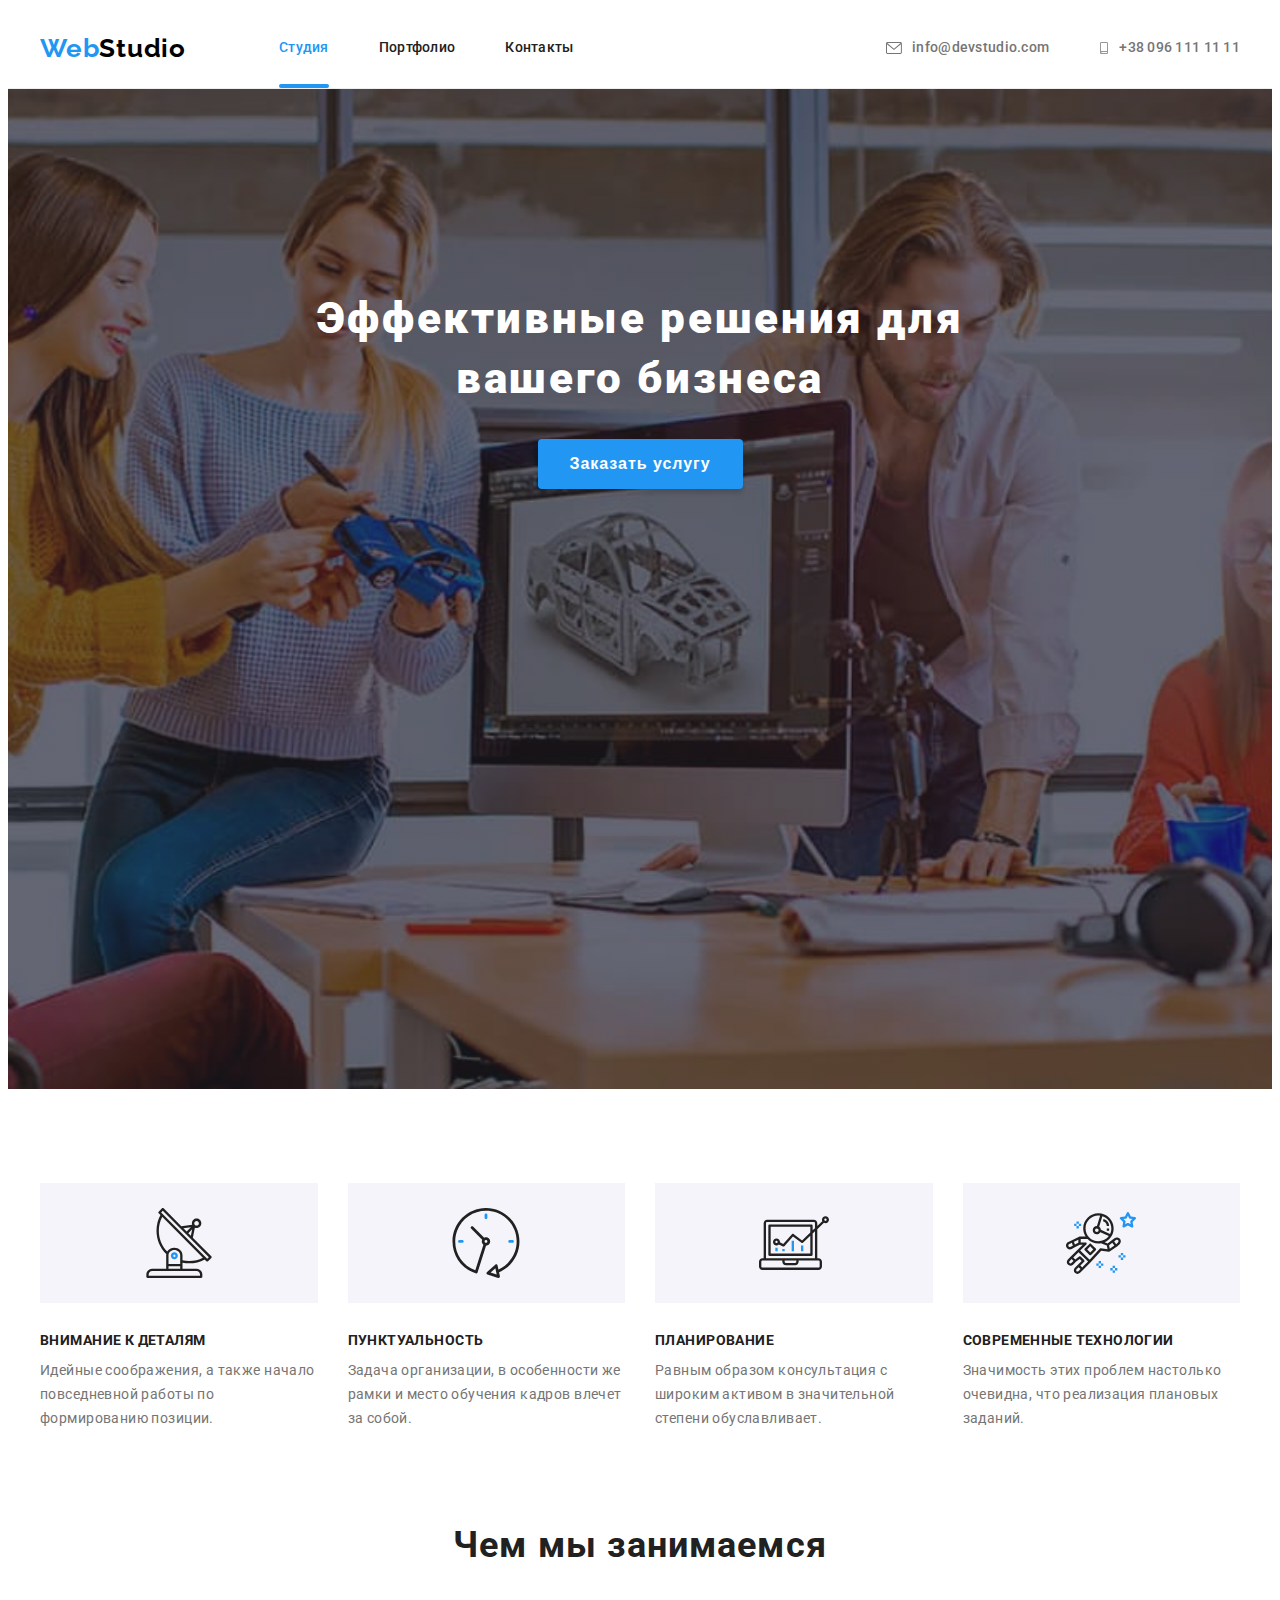
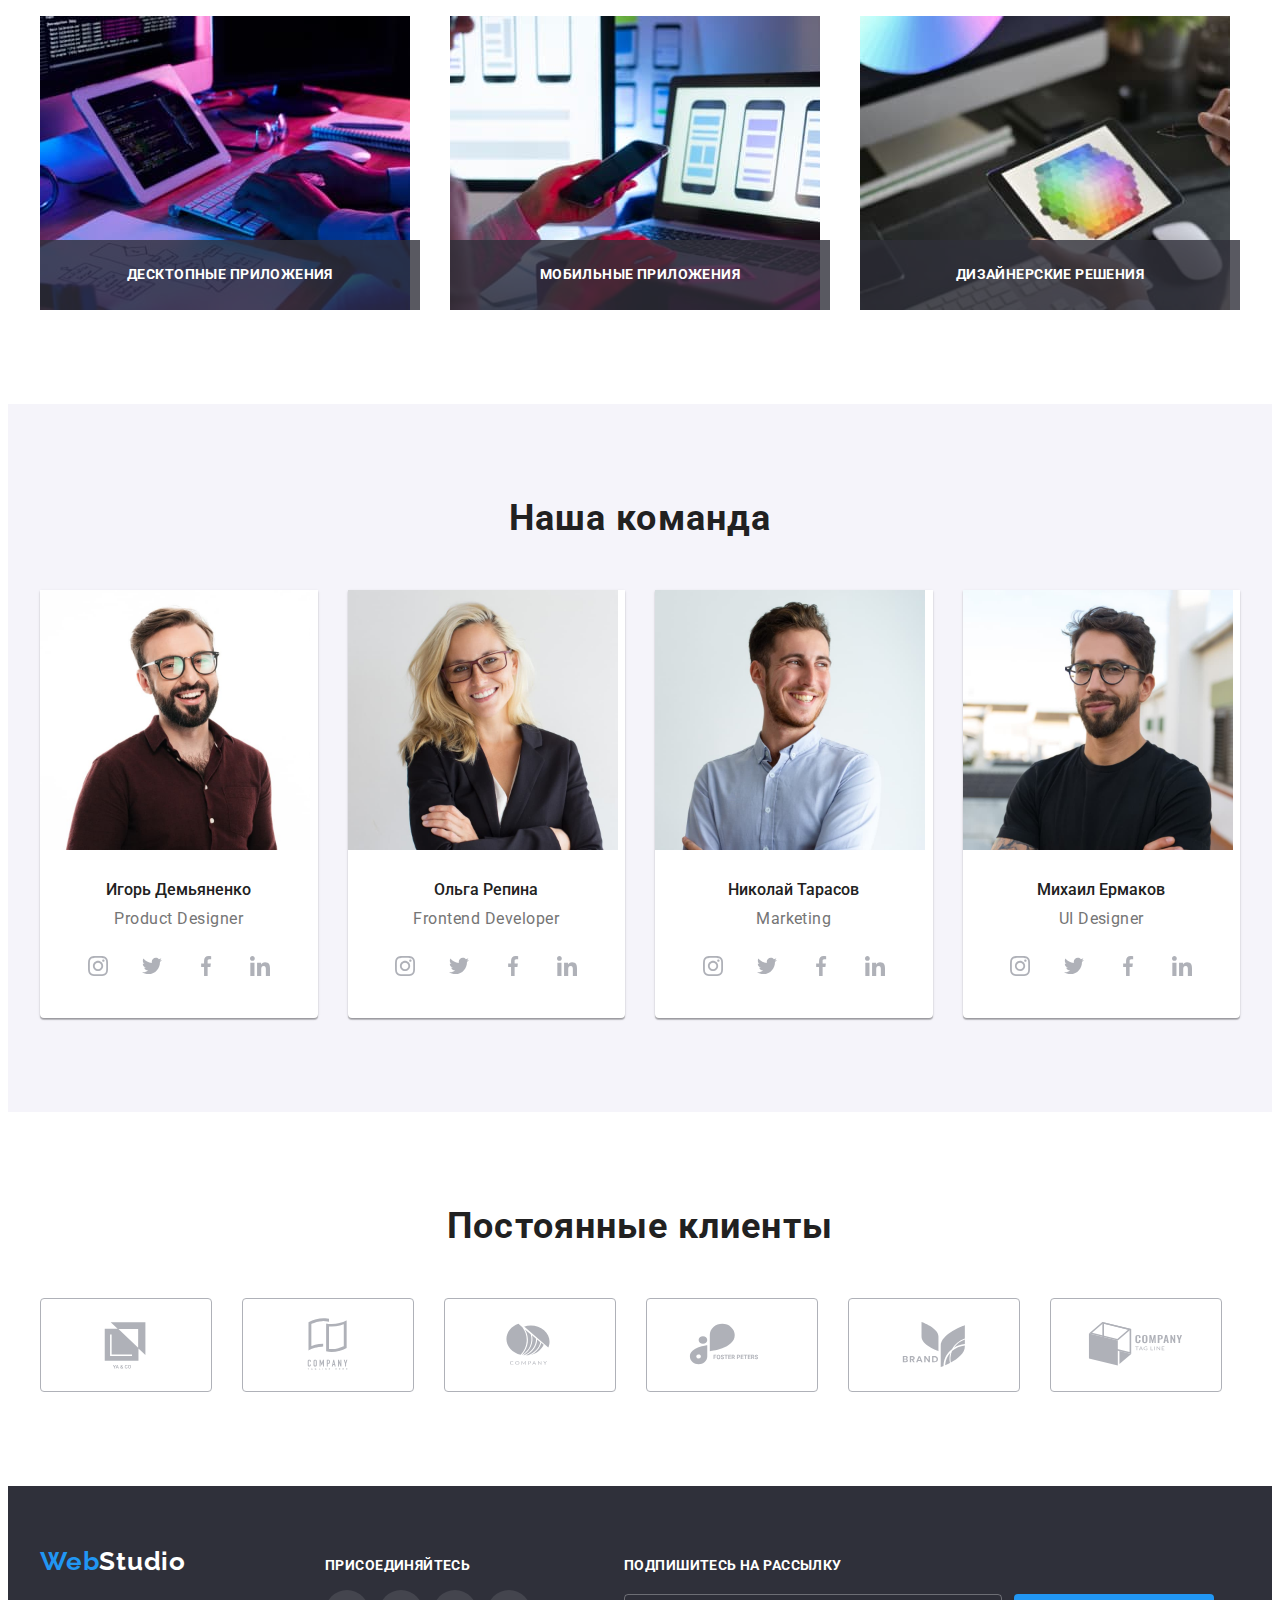
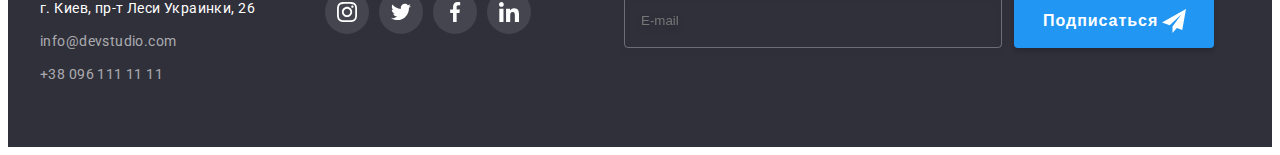
==== index.html @ cef25eaf "copied files from hw7" ====
<!DOCTYPE html>
<html lang="ru">

<head>
  <meta charset="UTF-8">
  <meta http-equiv="X-UA-Compatible" content="IE=edge">
  <meta name="viewport" content="width=device-width, initial-scale=1.0">
  <title>WebStudio</title>
  <link rel="preconnect" href="https://fonts.googleapis.com">
  <link rel="preconnect" href="https://fonts.gstatic.com" crossorigin>
  <link href="https://fonts.googleapis.com/css2?family=Raleway:wght@700&family=Roboto:wght@400;500;700;900&display=swap"
    rel="stylesheet">
  <link rel="stylesheet" href="https://cdnjs.cloudflare.com/ajax/libs/modern-normalize/1.1.0/modern-normalize.min.css"
    integrity="sha512-wpPYUAdjBVSE4KJnH1VR1HeZfpl1ub8YT/NKx4PuQ5NmX2tKuGu6U/JRp5y+Y8XG2tV+wKQpNHVUX03MfMFn9Q=="
    crossorigin="anonymous" referrerpolicy="no-referrer" />
  <link rel="stylesheet" href="./css/main.min.css">
</head>

<body>
  <!--Header-->
  <header>
    <div class="container page-header">
      <a class="logo" href="./index.html"><span class="logo__color">Web</span>Studio</a>
      <nav>
        <ul class="navigation">
          <li class="navigation__items"><a class="navigation__link navigation__link_active" href="./index.html">Студия</a></li>
          <li class="navigation__items"><a class="navigation__link" href="./portfolio.html">Портфолио</a></li>
          <li class="navigation__items"><a class="navigation__link" href="">Контакты</a></li>
        </ul>
      </nav>

      <ul class="contacts">
        <li class="contacts__item">
          <a class="contacts__link" href="mailto:info@devstudio.com">
          <svg class="contacts__icon-mail" width="16" height="12">
            <use href="./img/sprite.svg#icon-mail"></use>
          </svg>info@devstudio.com</a></li>
        <li class="contacts__item">
          <a class="contacts__link" href="tel:+380961111111">
          <svg class="contacts__icon-phone" width="10" height="12">
            <use href="./img/sprite.svg#icon-phone"></use>
          </svg>+38 096 111 11 11</a></li>
      </ul>
    </div>
  </header>

  

  <main>

    
    <!--Hero-->
    <section class="hero">
      <div class="container">
      <h1 class="title">Эффективные решения для вашего бизнеса</h1>
      <button class="modal-btn" data-modal-open type="button"><span class="button-name">Заказать услугу</span></button>
      </div>
    </section>
    
    <!--Наши преимущества-->
    <section class="benefits">
      <div class="container">
      <h2 class="visually-hidden">Наши преимущества</h2>
      <ul class="benefits-list">
        <li class="benefits-item">
          <div class="benefits-icon-thumb">
          <svg class="benefits-item-icon" width="70" height="70">
            <use href="./img/sprite.svg#icon-antenna"></use>
          </svg>
          </div>
          <h3 class="title">Внимание к деталям</h3>
          <p class="text">Идейные соображения, а также начало повседневной работы по формированию позиции.</p>

        </li>
        <li class="benefits-item">
          <div class="benefits-icon-thumb">
            <svg class="benefits-item-icon" width="70" height="70">
              <use href="./img/sprite.svg#icon-clock"></use>
            </svg>
          </div>
          <h3 class="title">Пунктуальность</h3>
          <p class="text">Задача организации, в особенности же рамки и место обучения кадров влечет за собой.</p>
        </li>
        <li class="benefits-item">
          <div class="benefits-icon-thumb">
            <svg class="benefits-item-icon" width="70" height="70">
              <use href="./img/sprite.svg#icon-diagram"></use>
            </svg>
          </div>
          <h3 class="title">Планирование</h3>
          <p class="text">Равным образом консультация с широким активом в значительной степени обуславливает.</p>
        </li>
        <li class="benefits-item">
          <div class="benefits-icon-thumb">
            <svg class="benefits-item-icon" width="70" height="70">
              <use href="./img/sprite.svg#icon-astronaut"></use>
            </svg>
          </div>
          <h3 class="title">Современные технологии</h3>
          <p class="text">Значимость этих проблем настолько очевидна, что реализация плановых заданий.</p>
        </li>

      </ul>

      </div>
    
    </section>
    
    <!--Чем мы занимаемся-->
    <section class="work">
      <div class="container">
      <h2 class="sections-title">Чем мы занимаемся</h2>
      <ul class="work-list">
        <li class="work-list-item">
          <div class="work-items-thumb">
            <img src="./img/box1.jpg" width="370" height="294" alt="Чем мы занимаемся 1">
            <p class="work-items-desc">Десктопные приложения</p></div>
          
        </li>
        <li class="work-list-item">
          <div class="work-items-thumb">
            <img src="./img/box2.jpg" width="370" height="294" alt="Чем мы занимаемся 2">
            <p class="work-items-desc">Мобильные приложения</p></div>
          
        </li>
        <li class="work-list-item">
          <div class="work-items-thumb">
            <img src="./img/box3.jpg" width="370" height="294" alt="Чем мы занимаемся 3"> 
            <p class="work-items-desc">Дизайнерские решения</p></div>
          
        </li>
    
      </ul>
      </div>
    </section>
    
    <!--Наша команда-->
    <section class="our-team">
      <div class="container">
      <h2 class="sections-title">Наша команда</h2>
      <ul class="our-team__list">
        <li class="our-team__item"><img src="./img/img.jpg" width="270" height="260"  alt="Сотрудник1">
          <div class="our-team__desc">
          <h3 class="our-team__person-title">Игорь Демьяненко</h3>
          <p class="our-team__person-text">Product Designer</p>
          <ul class="social-links">
            <li class="social-links__items"><a class="social-links__link" href="">
              <svg class="social-links__icon">
                <use href="./img/sprite.svg#icon-instagram"></use>
              </svg>
            </a></li>
            <li class="social-links__items"><a class="social-links__link" href="">
              <svg class="social-links__icon">
                <use href="./img/sprite.svg#icon-twitter"></use>
              </svg>
            </a></li>
            <li class="social-links__items"><a class="social-links__link" href="">
              <svg class="social-links__icon">
                <use href="./img/sprite.svg#icon-facebook"></use>
              </svg>
            </a></li>
            <li class="social-links__items"><a class="social-links__link" href="">
              <svg class="social-links__icon">
                <use href="./img/sprite.svg#icon-linkedin"></use>
              </svg>
            </a></li>
          </ul>
          </div>
        </li>
        <li class="our-team__item"><img src="./img/img1.jpg" width="270" height="260" alt="Сотрудник2">
          <div class="our-team__desc">
          <h3 class="our-team__person-title">Ольга Репина</h3>
          <p class="our-team__person-text">Frontend Developer</p>
          <ul class="social-links">
            <li class="social-links__items"><a class="social-links__link" href="">
                <svg class="social-links__icon">
                  <use href="./img/sprite.svg#icon-instagram"></use>
                </svg>
              </a></li>
            <li class="social-links__items"><a class="social-links__link" href="">
                <svg class="social-links__icon">
                  <use href="./img/sprite.svg#icon-twitter"></use>
                </svg>
              </a></li>
            <li class="social-links__items"><a class="social-links__link" href="">
                <svg class="social-links__icon">
                  <use href="./img/sprite.svg#icon-facebook"></use>
                </svg>
              </a></li>
            <li class="social-links__items"><a class="social-links__link" href="">
                <svg class="social-links__icon">
                  <use href="./img/sprite.svg#icon-linkedin"></use>
                </svg>
              </a></li>
          </ul>
          </div>
        </li>
        <li class="our-team__item"><img src="./img/img2.jpg" width="270" height="260" alt="Сотрудник3">
          <div class="our-team__desc">
          <h3 class="our-team__person-title">Николай Тарасов</h3>
          <p class="our-team__person-text">Marketing</p>
          <ul class="social-links">
            <li class="social-links__items"><a class="social-links__link" href="">
                <svg class="social-links__icon">
                  <use href="./img/sprite.svg#icon-instagram"></use>
                </svg>
              </a></li>
            <li class="social-links__items"><a class="social-links__link" href="">
                <svg class="social-links__icon">
                  <use href="./img/sprite.svg#icon-twitter"></use>
                </svg>
              </a></li>
            <li class="social-links__items"><a class="social-links__link" href="">
                <svg class="social-links__icon">
                  <use href="./img/sprite.svg#icon-facebook"></use>
                </svg>
              </a></li>
            <li class="social-links__items"><a class="social-links__link" href="">
                <svg class="social-links__icon">
                  <use href="./img/sprite.svg#icon-linkedin"></use>
                </svg>
              </a></li>
          </ul>
          </div>
        </li>
        <li class="our-team__item"><img src="./img/img3.jpg" width="270" height="260" alt="Сотрудник4">
          <div class="our-team__desc">
          <h3 class="our-team__person-title">Михаил Ермаков</h3>
          <p class="our-team__person-text">UI Designer</p>
          <ul class="social-links">
            <li class="social-links__items"><a class="social-links__link" href="">
                <svg class="social-links__icon">
                  <use href="./img/sprite.svg#icon-instagram"></use>
                </svg>
              </a></li>
            <li class="social-links__items"><a class="social-links__link" href="">
                <svg class="social-links__icon">
                  <use href="./img/sprite.svg#icon-twitter"></use>
                </svg>
              </a></li>
            <li class="social-links__items"><a class="social-links__link" href="">
                <svg class="social-links__icon">
                  <use href="./img/sprite.svg#icon-facebook"></use>
                </svg>
              </a></li>
            <li class="social-links__items"><a class="social-links__link" href="">
                <svg class="social-links__icon">
                  <use href="./img/sprite.svg#icon-linkedin"></use>
                </svg>
              </a></li>
          </ul>
          </div>
        </li>
    
      </ul>
      </div>
    </section>

    <!--Постоянные клиенты-->
    <section class="our-clients">
      <div class="container">
        <h2 class="sections-title">Постоянные клиенты</h2>
        <ul class="our-clients-list">
          <li class="our-clients-list-item">
            <a class="our-clients-links" href="">
              <svg class="our-clients-icon">
                <use href="./img/sprite.svg#icon-logo1"></use>
              </svg>
            </a></li>
          <li class="our-clients-list-item">
            <a class="our-clients-links" href="">
              <svg class="our-clients-icon">
                <use href="./img/sprite.svg#icon-logo2"></use>
              </svg>
            </a></li>
          <li class="our-clients-list-item">
            <a class="our-clients-links" href="">
              <svg class="our-clients-icon">
                <use href="./img/sprite.svg#icon-logo3"></use>
              </svg>
            </a></li>
          <li class="our-clients-list-item">
            <a class="our-clients-links" href="">
              <svg class="our-clients-icon">
                <use href="./img/sprite.svg#icon-logo4"></use>
              </svg>
            </a></li>
          <li class="our-clients-list-item">
            <a class="our-clients-links" href="">
              <svg class="our-clients-icon">
                <use href="./img/sprite.svg#icon-logo5"></use>
              </svg>
            </a></li>
          <li class="our-clients-list-item">
            <a class="our-clients-links" href="">
              <svg class="our-clients-icon">
                <use href="./img/sprite.svg#icon-logo6"></use>
              </svg>
            </a></li>
      
        </ul>
      </div>
    </section>

  </main>

    <!--Footer-->
  <footer>
    <div class="container footer">
      <div class="footer-info">
        <a class="logo logo-footer" href="./index.html"><span class="logo__color">Web</span>Studio</a>
          <address>
            <p class="footer-address"> г. Киев, пр-т Леси Украинки, 26 </p>
  
              <ul class="footer-address-list">
                <li><a class="footer-contacts" href="mailto:info@devstudio.com">info@devstudio.com</a></li>
                <li><a class="footer-contacts" href="tel:+380961111111">+38 096 111 11 11</a></li>
              </ul>
          </address>
      </div>

    <div class="connection">
      <h2 class="connection-title">Присоединяйтесь</h2>
      <ul class="social-links">
        <li class="social-links__items"><a class="social-links__link footer-links" href="">
            <svg class="social-links__icon footer-icon">
              <use href="./img/sprite.svg#icon-instagram"></use>
            </svg>
          </a></li>
        <li class="social-links__items"><a class="social-links__link footer-links" href="">
            <svg class="social-links__icon footer-icon">
              <use href="./img/sprite.svg#icon-twitter"></use>
            </svg>
          </a></li>
        <li class="social-links__items"><a class="social-links__link footer-links" href="">
            <svg class="social-links__icon footer-icon">
              <use href="./img/sprite.svg#icon-facebook"></use>
            </svg>
          </a></li>
        <li class="social-links__items"><a class="social-links__link footer-links" href="">
            <svg class="social-links__icon footer-icon">
              <use href="./img/sprite.svg#icon-linkedin"></use>
            </svg>
          </a></li>
      </ul>
    </div>

    <div class="subscribe">
      <p class="subscribe-title">Подпишитесь на рассылку</p>
      <div class="mail-area">
        <form class="mail-form">
          <input class="mail-form-input" type="text" name="mail-for-subscribe" placeholder="E-mail">
          <button class="modal-btn subscribe-form-batton" type="submit">
            <span class="subscribe-form-batton-text">Подписаться</span>
            <svg class="subscribe-icon" width="24" height="24">
              <use href="./img/sprite.svg#icon-send"></use>
            </svg>
          </button>
        </form>
        
        
      </div>


    </div>

    </div>


  </footer>

  
  <!--Modal window-->

  <div class="backdrop is-hidden" data-modal>
  <div class="modal-window">
    <button class="closed-button" data-modal-close type="button">
      <svg class="closed-btn-icon">
        <use href="./img/sprite.svg#icon-close"></use>
      </svg>
    </button>
    
    <form class="modal-form">
      <p class="modal-form-title">Оставьте свои данные, мы вам перезвоним</p>
      <div class="form-thumb">
        <label for="input-name" class="form-input-title">Имя</label>
        <div class="icon-thumb"> 
          <input class="form-input-area" type="text" name="form-name" id="input-name" required minlength="2" pattern="[a-zA-Zа-яёА-ЯЁ]+" title="Допустимы только буквенные значения!">
          <svg class="form-icon">
            <use href="./img/sprite.svg#icon-name"></use>
          </svg>
        </div>
      </div>
      <div class="form-thumb">
          <label for="input-tel" class="form-input-title">Телефон</label>
        <div class="icon-thumb">
          <input class="form-input-area" type="tel" name="form-tel" id="input-tel" required pattern="[0-9]{3}-[0-9]{3}-[0-9]{2}-[0-9]{2}" title="099-999-99-99">
          <svg class="form-icon">
            <use href="./img/sprite.svg#icon-tel"></use>
          </svg>
        </div>
      </div>
      <div class="form-thumb">
          <label for="input-mail" class="form-input-title">Почта</label>
        <div class="icon-thumb">
          <input class="form-input-area" type="email" name="form-email" id="input-mail">
          <svg class="form-icon">
            <use href="./img/sprite.svg#icon-mail"></use>
          </svg>
        </div>
      </div>
        
      <label for="input-comment" class="form-input-title">Комментарий</label>
        <textarea class="form-input-comment-area" name="form-comment" id="input-comment" placeholder="Введите текст"></textarea>
      
      <div class="checkbox-thumb">
        
        
        <label class="checkbox-item" for="accept-policy">
          <input type="checkbox" name="accept-policy" id="accept-policy" class="form-chekbox visually-hidden">
          <span class="checkbox-icon-thumb">
            <svg class="checkbox-icon" width="11" height="8">
              <use href="./img/sprite.svg#icon-cheked"></use>
            </svg>
          </span>
          <span class="checkbox-text">Соглашаюсь с рассылкой и принимаю &nbsp;<a href="" class="policy-link">Условия договора</a></span>
        </label>
      </div>
        <button class="form-button" type="submit"><span class="btn-text">Отправить</span></button>


    </form>
  </div>
  </div>
<script src="./js/modal.js"></script>
</body>

</html>
---- css/main.min.css ----
:root{--primary-text-color: #212121;--secondary-text-color: #757575;--accent-text-color: #2196f3;--white-text-color: #ffffff;--cards-shadow-color: #eeeeee;--primeary-text-family: 'Roboto', sans-serif}.visually-hidden{position:absolute;width:1px;height:1px;margin:-1px;border:0;padding:0;white-space:nowrap;clip-path:inset(100%);clip:rect(0 0 0 0);overflow:hidden}h1,h2,h3,h4,h5,h6,p{margin:0;padding:0}img{display:block}body{font-family:var(--primeary-text-family);color:var(--primary-text-color)}ul,ol{list-style:none;padding:0;margin:0}.container{width:1200px;padding-left:15px;padding-right:15px;margin-right:auto;margin-left:auto}.sections-title{font-style:normal;font-weight:700;font-size:36px;line-height:1.16;text-align:center;letter-spacing:0.03em;margin-bottom:50px}.backdrop{position:fixed;top:0;left:0;width:100vw;height:100vh;background-color:rgba(0,0,0,0.2);opacity:1;visibility:visible;pointer-events:auto;transform:translateX(0%);transition:opacity 250ms linear, visibility 500ms linear, transform 500ms linear}.backdrop.is-hidden{opacity:0;visibility:hidden;pointer-events:none;transform:translateX(-100%);transition:opacity 250ms linear, visibility 500ms linear, transform 500ms linear}.modal-window{position:absolute;width:528px;height:581px;background-color:var(--white-text-color);top:50%;left:50%;transform:translate(-50%, -50%);box-shadow:0px 1px 3px rgba(0,0,0,0.12),0px 1px 1px rgba(0,0,0,0.14),0px 2px 1px rgba(0,0,0,0.2);border-radius:4px}.closed-button{position:absolute;display:flex;justify-content:center;align-items:center;background-color:transparent;top:8px;right:8px;width:30px;height:30px;padding:6px;border:1px solid rgba(0,0,0,0.1);border-radius:50%;cursor:pointer}.closed-btn-icon{width:11px;height:11px}.closed-button:hover .closed-btn-icon{fill:var(--accent-text-color)}.modal-form{display:flex;flex-direction:column;padding:40px}.modal-form-title{margin-bottom:12px;font-weight:700;font-size:20px;line-height:1.15;text-align:center;letter-spacing:0.03em}.form-input-title{margin-bottom:4px;font-weight:400;font-size:12px;line-height:1.16;letter-spacing:0.01em;color:var(--secondary-text-color)}.form-input-area{width:100%;height:40px;border:1px solid rgba(33,33,33,0.2);border-radius:4px;padding-left:42px}.form-input-area:focus{border:1px solid var(--accent-text-color);outline:none}.form-input-comment-area{width:100%;height:120px;resize:none;border:1px solid rgba(33,33,33,0.2);border-radius:4px;margin-bottom:20px}.form-input-comment-area:focus{border:1px solid var(--accent-text-color);outline:none}.form-input-comment-area::placeholder{font-weight:400;font-size:12px;line-height:1.17px;letter-spacing:0.01em;color:rgba(117,117,117,0.5);padding-top:12px;padding-left:16px}.icon-thumb{position:relative}.form-thumb{margin-bottom:10px}.form-icon{position:absolute;width:18px;height:18px;top:50%;left:12px;transform:translateY(-50%)}.form-input-area:focus+.form-icon{fill:var(--accent-text-color)}.checkbox-text{font-weight:400;font-size:14px;line-height:1.71;letter-spacing:0.03em;color:var(--secondary-text-color)}.policy-link{color:var(--accent-text-color)}.checkbox-item{display:flex;align-items:center}.checkbox-thumb{display:flex;justify-content:center}.checkbox-icon-thumb{position:relative;width:16px;height:15px;margin-right:7px;border-radius:2px;border:2px solid #000000;box-shadow:0px 4px 4px rgba(0,0,0,0.25)}.form-chekbox:checked+.checkbox-icon-thumb{background-color:var(--accent-text-color);border:1px solid var(--accent-text-color);box-shadow:none}.form-chekbox:focus+.checkbox-icon-thumb{border:2px solid var(--accent-text-color)}.checkbox-icon{position:absolute;top:50%;left:50%;transform:translate(-50%, -50%)}.form-button{align-self:center;border:0;margin:0;padding:10px 55px;background-color:var(--accent-text-color);min-width:200px;min-height:50px;border-radius:4px;box-shadow:0px 4px 4px rgba(0,0,0,0.15);cursor:pointer;margin-top:30px}.btn-text{font-weight:700;font-size:16px;line-height:1.87;text-align:center;letter-spacing:0.06em;color:var(--white-text-color)}.modal-btn{border:0;margin:0;padding:10px 32px;background-color:var(--accent-text-color);min-width:200px;min-height:50px;border-radius:4px;box-shadow:0px 4px 4px rgba(0,0,0,0.15);cursor:pointer;font-weight:700;font-size:16px;line-height:1.87;letter-spacing:0.06em;color:var(--white-text-color)}.social-links__link{display:flex;width:44px;height:44px;border-radius:50%;background-color:transparent;justify-content:center;align-items:center;transition:background-color 250ms cubic-bezier(0.4, 0, 0.2, 1)}.social-links__link:hover{background-color:var(--accent-text-color)}.social-links__items:not(:last-child){margin-right:10px}.social-links{display:flex;justify-content:center;margin-top:16px}.social-links__icon{width:20px;height:20px;fill:#afb1b8;transition:fill 250ms cubic-bezier(0.4, 0, 0.2, 1)}.social-links__link:hover .social-links__icon{fill:var(--white-text-color)}.logo{font-family:Raleway;font-style:normal;font-weight:700;font-size:26px;line-height:1.19;letter-spacing:0.03em;color:#000000;text-decoration:none}.logo__color{color:var(--accent-text-color)}header{border-bottom:1px solid var(--cards-shadow-color)}.page-header{display:flex;align-items:center}.navigation{display:flex;margin-left:93px}.navigation__link{position:relative;color:var(--primary-text-color);font-style:normal;font-weight:500;font-size:14px;line-height:1.14;letter-spacing:0.02em;text-decoration:none;display:block;padding-top:32px;padding-bottom:32px;transition:color 250ms cubic-bezier(0.4, 0, 0.2, 1)}.navigation__link:hover{color:var(--accent-text-color)}.navigation__link:focus{color:var(--accent-text-color)}.navigation__link .active{color:var(--accent-text-color)}.navigation__items:not(:last-child){margin-right:50px}.navigation__link_active{color:var(--accent-text-color)}.navigation__link_active::after{position:absolute;content:'';display:block;width:100%;height:4px;background-color:var(--accent-text-color);border-radius:2px;bottom:0;left:0}.contacts{display:flex;margin-left:auto}.contacts__link{display:flex;align-items:center;color:var(--secondary-text-color);font-style:normal;font-weight:500;font-size:14px;line-height:1.14;letter-spacing:0.02em;text-decoration:none;padding-top:32px;padding-bottom:32px;transition:color 250ms cubic-bezier(0.4, 0, 0.2, 1)}.contacts__link:hover,.contacts__link:focus{color:var(--accent-text-color)}.contacts__item:not(:last-child){margin-right:50px}.contacts__item:focus{color:var(--accent-text-color)}.contacts__icon-mail{fill:currentColor;margin-right:10px;transition:fill 250ms cubic-bezier(0.4, 0, 0.2, 1)}.contacts__icon-mail:hover{fill:var(--accent-text-color)}.contacts__icon-mail:focus{fill:var(--accent-text-color)}.contacts__icon-phone{fill:currentColor;margin-right:10px;transition:fill 250ms cubic-bezier(0.4, 0, 0.2, 1)}.contacts__icon-phone:hover{fill:var(--accent-text-color)}.contacts__icon-phone:focus{fill:var(--accent-text-color)}.hero{background-image:linear-gradient(rgba(47,48,58,0.4), rgba(47,48,58,0.4)),url("../img/hero/hero-bg.jpg");background-color:#c4c4c4;max-width:1600px;min-height:600px;margin-left:auto;margin-right:auto;background-repeat:no-repeat;background-position:center;background-size:cover;text-align:center;padding-top:200px;padding-bottom:200px}.hero .title{font-style:normal;font-weight:900;font-size:44px;line-height:1.36;text-align:center;letter-spacing:0.06em;color:var(--white-text-color);max-width:696px;margin-right:auto;margin-left:auto;margin-bottom:30px}.benefits{padding-top:94px;padding-bottom:94px}.benefits-icon-thumb{display:flex;justify-content:center;align-items:center;background-color:#f5f4fa;min-height:120px;margin-bottom:30px}.benefits-list{display:flex;flex-wrap:wrap;margin-top:-30px;margin-left:-30px}.benefits-item{margin-top:30px;margin-left:30px;width:calc((100% - 120px) / 4)}.benefits .title{font-style:normal;font-weight:700;font-size:14px;line-height:1.14;letter-spacing:0.03em;text-transform:uppercase;margin-bottom:10px}.benefits .text{color:var(--secondary-text-color);font-size:14px;line-height:1.71;letter-spacing:0.03em}.work{padding-bottom:94px}.work-list{display:flex;flex-wrap:wrap;margin-top:-30px;margin-left:-30px}.work-list-item{margin-top:30px;margin-left:30px;width:calc((100% - 90px) / 3)}.work-items-thumb{position:relative}.work-items-desc{position:absolute;left:0;bottom:0;display:flex;justify-content:center;align-items:center;font-weight:700;font-size:14px;line-height:1.14;letter-spacing:0.03em;text-transform:uppercase;color:var(--white-text-color);min-height:70px;width:100%;background-color:rgba(47,48,58,0.8)}.our-team{padding-top:94px;padding-bottom:94px;background-color:#f5f4fa}.our-team .our-team__person-title{font-style:normal;font-weight:500;font-size:16px;line-height:1.19;text-align:center;margin-bottom:10px}.our-team .our-team__person-text{color:var(--secondary-text-color);font-size:16px;line-height:1.19;letter-spacing:0.03em;text-align:center}.our-team__list{display:flex;flex-wrap:wrap;margin-top:-30px;margin-left:-30px}.our-team__item{margin-top:30px;margin-left:30px;width:calc((100% - 120px) / 4);background-color:var(--white-text-color);box-shadow:0px 1px 3px rgba(0,0,0,0.12),0px 1px 1px rgba(0,0,0,0.14),0px 2px 1px rgba(0,0,0,0.2);border-radius:0px 0px 4px 4px}.our-team__desc{padding-top:30px;padding-bottom:30px}.our-clients{padding-top:94px;padding-bottom:94px}.our-clients-list{display:flex;flex-wrap:wrap}.our-clients-list:not(:last-child){margin-right:30px}.our-clients-list-item:not(:last-child){margin-right:30px}.our-clients-links{display:flex;width:170px;height:92px;justify-content:center;align-items:center;background-color:transparent;border:1px solid #afb1b8;border-radius:4px;transition:border 250ms cubic-bezier(0.4, 0, 0.2, 1)}.our-clients-links:hover{border:1px solid var(--accent-text-color)}.our-clients-icon{fill:#afb1b8;width:106px;height:60px;transition:fill 250ms cubic-bezier(0.4, 0, 0.2, 1)}.our-clients-links:hover .our-clients-icon{fill:var(--accent-text-color)}footer{background-color:#2f303a;padding-top:60px;padding-bottom:60px}footer .logo-footer{color:var(--white-text-color)}footer .footer-address{color:var(--white-text-color);font-style:normal;font-weight:400;font-size:14px;line-height:1.71;letter-spacing:0.03em;margin-bottom:9px}footer .footer-contacts{color:rgba(255,255,255,0.6);font-style:normal;font-weight:400;font-size:14px;line-height:1.71;letter-spacing:0.03em;text-decoration:none;transition:color 250ms cubic-bezier(0.4, 0, 0.2, 1)}footer .footer-contacts:hover{color:var(--accent-text-color)}footer .footer-contacts:focus{color:var(--accent-text-color)}.footer{display:flex;align-items:baseline}address{margin-top:20px}.footer-address-list li:first-child{margin-bottom:9px}.footer-info{max-width:231px}.connection{margin-left:70px}.connection-title{font-weight:700;font-size:14px;line-height:1.14;letter-spacing:0.03em;text-transform:uppercase;color:#ffffff}.footer-icon{width:20px;height:20px;fill:var(--white-text-color)}.footer-links{background-color:rgba(255,255,255,0.1)}.subscribe{margin-left:93px}.subscribe-title{font-weight:700;font-size:14px;line-height:1.14;letter-spacing:0.03em;text-transform:uppercase;color:var(--white-text-color);margin-bottom:20px}.mail-form{display:flex}.mail-form-input{margin-right:12px;width:358px;height:50px;background-color:transparent;border:1px solid rgba(255,255,255,0.3);filter:drop-shadow(0px 4px 4px rgba(0,0,0,0.15));border-radius:4px;padding-left:16px;color:var(--white-text-color)}.subscribe-form-batton{position:relative;display:flex;align-items:center;padding-left:29px}.subscribe-icon{position:absolute;top:50%;right:28px;transform:translateY(-50%)}.our-projects{padding-top:94px;padding-bottom:94px}.filter-portfolio{display:flex;justify-content:center;margin-bottom:50px}.filter-portfolio-item:not(:last-child){margin-right:8px}.filter-portfolio-btn{margin:0;border:0;padding-top:6px;padding-bottom:6px;padding-right:22px;padding-left:22px;font-family:Roboto;font-weight:500;font-size:16px;line-height:1.62;letter-spacing:0.03em;border-radius:4px;background:#f5f4fa;transition:background-color 250ms cubic-bezier(0.4, 0, 0.2, 1),color 250ms cubic-bezier(0.4, 0, 0.2, 1),box-shadow 250ms cubic-bezier(0.4, 0, 0.2, 1)}.filter-portfolio-btn:hover{background-color:var(--accent-text-color);color:var(--white-text-color);box-shadow:0px 3px 1px rgba(0,0,0,0.1),0px 1px 2px rgba(0,0,0,0.08),0px 2px 2px rgba(0,0,0,0.12);cursor:pointer}.filter-portfolio-btn:focus{background-color:var(--accent-text-color);color:var(--white-text-color);box-shadow:0px 3px 1px rgba(0,0,0,0.1),0px 1px 2px rgba(0,0,0,0.08),0px 2px 2px rgba(0,0,0,0.12);border-radius:4px}.projects-list{display:flex;flex-wrap:wrap;margin-top:-30px;margin-left:-30px}.projects-list-item{margin-top:30px;margin-left:30px;width:calc((100% - 90px) / 3);background-color:var(--white-text-color)}.projects-list-desc{padding-top:20px;padding-left:24px;padding-bottom:20px;padding-right:24px;border:1px solid var(--cards-shadow-color);border-top:0}.projects-list-title{color:var(--primary-text-color);font-style:normal;font-weight:700;font-size:18px;line-height:2;letter-spacing:0.06em;margin-bottom:4px}.projects-list-text{color:var(--secondary-text-color);font-size:16px;line-height:1.87;letter-spacing:0.03em}.projects-list-overlay{position:absolute;top:0;left:0;font-weight:400;font-size:18px;line-height:1.56;letter-spacing:0.03em;color:var(--white-text-color);background-color:rgba(33,150,243,0.9);padding:63px 24px;overflow:auto;transform:translateY(100%);transition:transform 250ms linear}.projects-link:hover .projects-list-overlay{transform:translateY(0%);transition:transform 250ms linear}.projects-link-thumb{position:relative;overflow:hidden}.projects-link{display:block;text-decoration:none;transition:box-shadow 250ms cubic-bezier(0.4, 0, 0.2, 1)}.projects-link:hover{box-shadow:0px 1px 1px rgba(0,0,0,0.12),0px 4px 4px rgba(0,0,0,0.06),1px 4px 6px rgba(0,0,0,0.16)}.projects-link:focus{box-shadow:0px 1px 1px rgba(0,0,0,0.12),0px 4px 4px rgba(0,0,0,0.06),1px 4px 6px rgba(0,0,0,0.16)}
/*# sourceMappingURL=main.min.css.map */
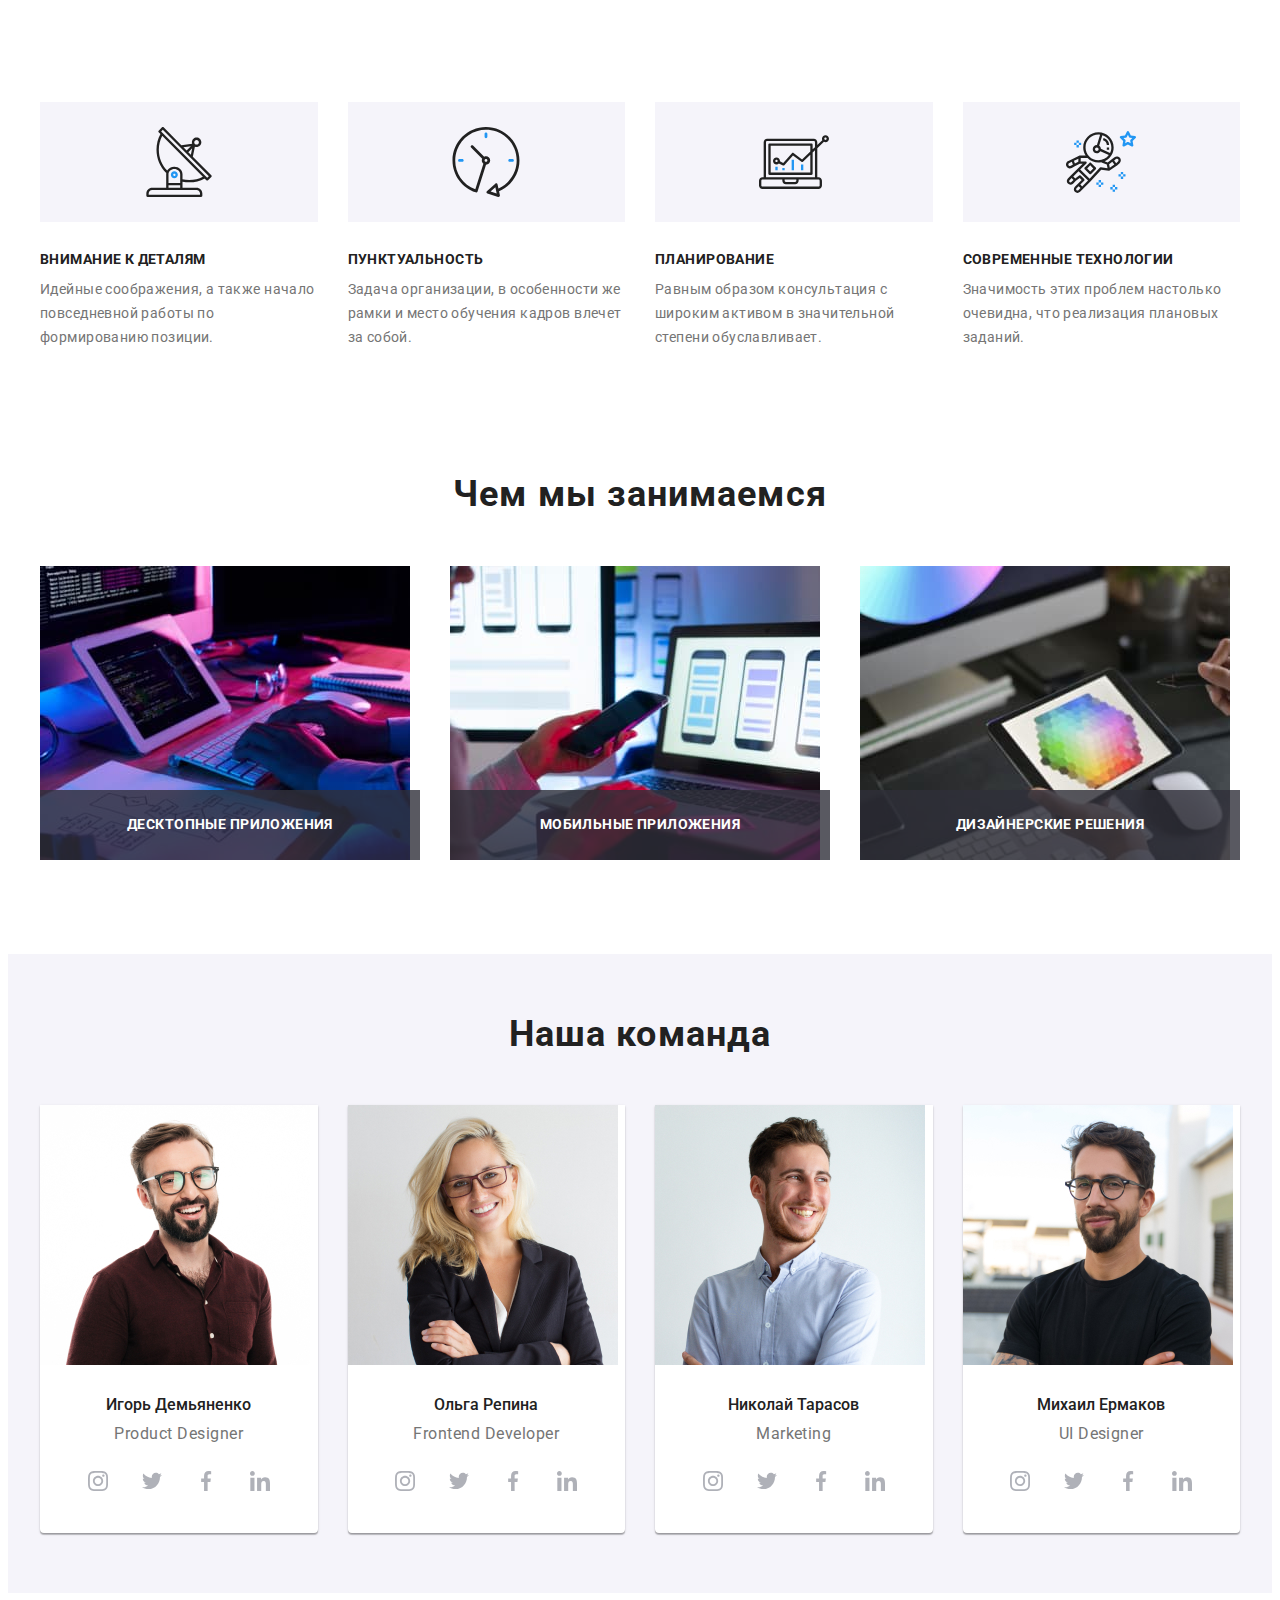
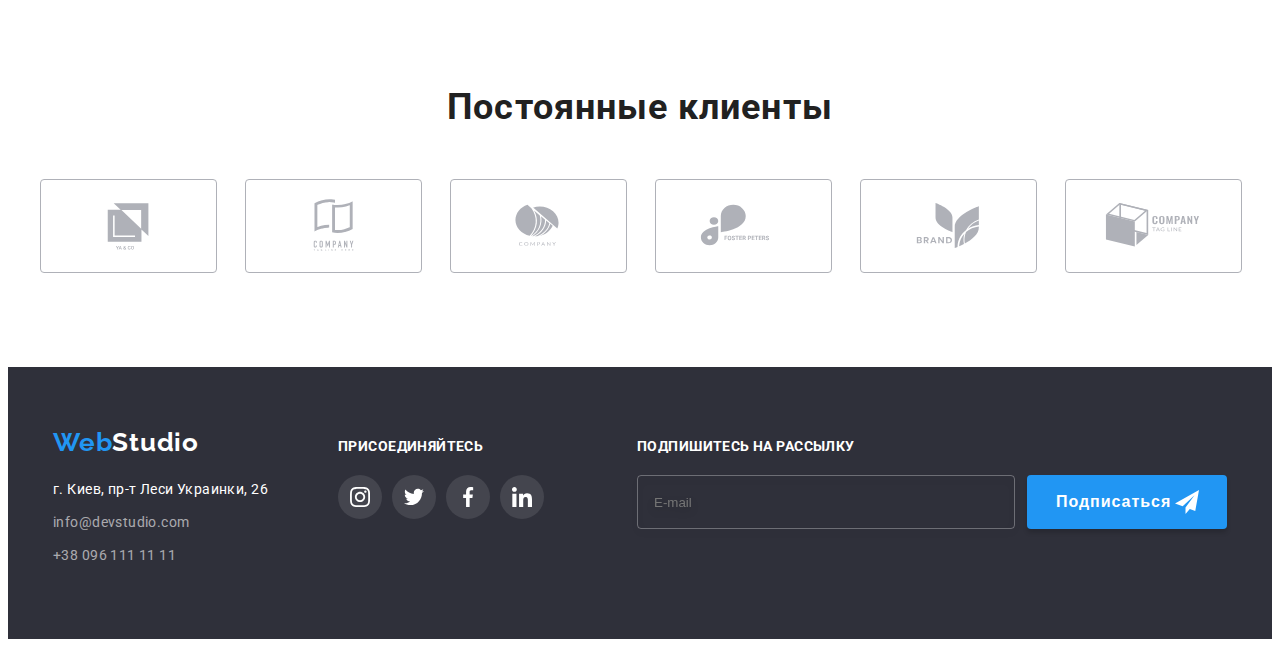
==== commit c43f8a4b: "адаптированы все секции, кроме героя и хедера" ====
--- a/index.html
+++ b/index.html
@@ -18,7 +18,7 @@
 
 <body>
   <!--Header-->
-  <header>
+  <!-- <header>
     <div class="container page-header">
       <a class="logo" href="./index.html"><span class="logo__color">Web</span>Studio</a>
       <nav>
@@ -42,7 +42,7 @@
           </svg>+38 096 111 11 11</a></li>
       </ul>
     </div>
-  </header>
+  </header> -->
 
   
 
@@ -50,12 +50,12 @@
 
     
     <!--Hero-->
-    <section class="hero">
+    <!-- <section class="hero">
       <div class="container">
       <h1 class="title">Эффективные решения для вашего бизнеса</h1>
       <button class="modal-btn" data-modal-open type="button"><span class="button-name">Заказать услугу</span></button>
       </div>
-    </section>
+    </section> -->
     
     <!--Наши преимущества-->
     <section class="benefits">
@@ -139,7 +139,15 @@
       <div class="container">
       <h2 class="sections-title">Наша команда</h2>
       <ul class="our-team__list">
-        <li class="our-team__item"><img src="./img/img.jpg" width="270" height="260"  alt="Сотрудник1">
+        <li class="our-team__item">
+          <picture>
+            
+            <source srcset="./img/our-team/person1-desktop.jpg" media="(min-width: 1200px)">
+            <source srcset="./img/our-team/person1-tablet.jpg" media="(min-width: 768px)">
+            <source srcset="./img/our-team/person1-mobile.jpg" media="(max-width: 767px)">
+            
+          <img src="#" alt="Сотрудник1">
+          </picture>
           <div class="our-team__desc">
           <h3 class="our-team__person-title">Игорь Демьяненко</h3>
           <p class="our-team__person-text">Product Designer</p>
@@ -167,7 +175,15 @@
           </ul>
           </div>
         </li>
-        <li class="our-team__item"><img src="./img/img1.jpg" width="270" height="260" alt="Сотрудник2">
+        <li class="our-team__item">
+          <picture>
+          
+            <source srcset="./img/our-team/person2-desktop.jpg" media="(min-width: 1200px)">
+            <source srcset="./img/our-team/person2-tablet.jpg" media="(min-width: 768px)">
+            <source srcset="./img/our-team/person2-mobile.jpg" media="(max-width: 767px)">
+          
+            <img src="#" alt="Сотрудник2">
+          </picture>
           <div class="our-team__desc">
           <h3 class="our-team__person-title">Ольга Репина</h3>
           <p class="our-team__person-text">Frontend Developer</p>
@@ -195,7 +211,15 @@
           </ul>
           </div>
         </li>
-        <li class="our-team__item"><img src="./img/img2.jpg" width="270" height="260" alt="Сотрудник3">
+        <li class="our-team__item">
+          <picture>
+          
+            <source srcset="./img/our-team/person3-desktop.jpg" media="(min-width: 1200px)">
+            <source srcset="./img/our-team/person3-tablet.jpg" media="(min-width: 768px)">
+            <source srcset="./img/our-team/person3-mobile.jpg" media="(max-width: 767px)">
+          
+            <img src="#" alt="Сотрудник3">
+          </picture>
           <div class="our-team__desc">
           <h3 class="our-team__person-title">Николай Тарасов</h3>
           <p class="our-team__person-text">Marketing</p>
@@ -223,7 +247,15 @@
           </ul>
           </div>
         </li>
-        <li class="our-team__item"><img src="./img/img3.jpg" width="270" height="260" alt="Сотрудник4">
+        <li class="our-team__item">
+          <picture>
+          
+            <source srcset="./img/our-team/person4-desktop.jpg" media="(min-width: 1200px)">
+            <source srcset="./img/our-team/person4-tablet.jpg" media="(min-width: 768px)">
+            <source srcset="./img/our-team/person4-mobile.jpg" media="(max-width: 767px)">
+          
+            <img src="#" alt="Сотрудник4">
+          </picture>
           <div class="our-team__desc">
           <h3 class="our-team__person-title">Михаил Ермаков</h3>
           <p class="our-team__person-text">UI Designer</p>
@@ -321,7 +353,7 @@
 
     <div class="connection">
       <h2 class="connection-title">Присоединяйтесь</h2>
-      <ul class="social-links">
+      <ul class="social-links footer-list">
         <li class="social-links__items"><a class="social-links__link footer-links" href="">
             <svg class="social-links__icon footer-icon">
               <use href="./img/sprite.svg#icon-instagram"></use>
@@ -372,7 +404,7 @@
   
   <!--Modal window-->
 
-  <div class="backdrop is-hidden" data-modal>
+  <!-- <div class="backdrop is-hidden" data-modal>
   <div class="modal-window">
     <button class="closed-button" data-modal-close type="button">
       <svg class="closed-btn-icon">
@@ -431,8 +463,8 @@
 
     </form>
   </div>
-  </div>
-<script src="./js/modal.js"></script>
+  </div> -->
+<!-- <script src="./js/modal.js"></script> -->
 </body>
 
 </html>--- a/css/main.min.css
+++ b/css/main.min.css
@@ -1,2 +1,2 @@
-:root{--primary-text-color: #212121;--secondary-text-color: #757575;--accent-text-color: #2196f3;--white-text-color: #ffffff;--cards-shadow-color: #eeeeee;--primeary-text-family: 'Roboto', sans-serif}.visually-hidden{position:absolute;width:1px;height:1px;margin:-1px;border:0;padding:0;white-space:nowrap;clip-path:inset(100%);clip:rect(0 0 0 0);overflow:hidden}h1,h2,h3,h4,h5,h6,p{margin:0;padding:0}img{display:block}body{font-family:var(--primeary-text-family);color:var(--primary-text-color)}ul,ol{list-style:none;padding:0;margin:0}.container{width:1200px;padding-left:15px;padding-right:15px;margin-right:auto;margin-left:auto}.sections-title{font-style:normal;font-weight:700;font-size:36px;line-height:1.16;text-align:center;letter-spacing:0.03em;margin-bottom:50px}.backdrop{position:fixed;top:0;left:0;width:100vw;height:100vh;background-color:rgba(0,0,0,0.2);opacity:1;visibility:visible;pointer-events:auto;transform:translateX(0%);transition:opacity 250ms linear, visibility 500ms linear, transform 500ms linear}.backdrop.is-hidden{opacity:0;visibility:hidden;pointer-events:none;transform:translateX(-100%);transition:opacity 250ms linear, visibility 500ms linear, transform 500ms linear}.modal-window{position:absolute;width:528px;height:581px;background-color:var(--white-text-color);top:50%;left:50%;transform:translate(-50%, -50%);box-shadow:0px 1px 3px rgba(0,0,0,0.12),0px 1px 1px rgba(0,0,0,0.14),0px 2px 1px rgba(0,0,0,0.2);border-radius:4px}.closed-button{position:absolute;display:flex;justify-content:center;align-items:center;background-color:transparent;top:8px;right:8px;width:30px;height:30px;padding:6px;border:1px solid rgba(0,0,0,0.1);border-radius:50%;cursor:pointer}.closed-btn-icon{width:11px;height:11px}.closed-button:hover .closed-btn-icon{fill:var(--accent-text-color)}.modal-form{display:flex;flex-direction:column;padding:40px}.modal-form-title{margin-bottom:12px;font-weight:700;font-size:20px;line-height:1.15;text-align:center;letter-spacing:0.03em}.form-input-title{margin-bottom:4px;font-weight:400;font-size:12px;line-height:1.16;letter-spacing:0.01em;color:var(--secondary-text-color)}.form-input-area{width:100%;height:40px;border:1px solid rgba(33,33,33,0.2);border-radius:4px;padding-left:42px}.form-input-area:focus{border:1px solid var(--accent-text-color);outline:none}.form-input-comment-area{width:100%;height:120px;resize:none;border:1px solid rgba(33,33,33,0.2);border-radius:4px;margin-bottom:20px}.form-input-comment-area:focus{border:1px solid var(--accent-text-color);outline:none}.form-input-comment-area::placeholder{font-weight:400;font-size:12px;line-height:1.17px;letter-spacing:0.01em;color:rgba(117,117,117,0.5);padding-top:12px;padding-left:16px}.icon-thumb{position:relative}.form-thumb{margin-bottom:10px}.form-icon{position:absolute;width:18px;height:18px;top:50%;left:12px;transform:translateY(-50%)}.form-input-area:focus+.form-icon{fill:var(--accent-text-color)}.checkbox-text{font-weight:400;font-size:14px;line-height:1.71;letter-spacing:0.03em;color:var(--secondary-text-color)}.policy-link{color:var(--accent-text-color)}.checkbox-item{display:flex;align-items:center}.checkbox-thumb{display:flex;justify-content:center}.checkbox-icon-thumb{position:relative;width:16px;height:15px;margin-right:7px;border-radius:2px;border:2px solid #000000;box-shadow:0px 4px 4px rgba(0,0,0,0.25)}.form-chekbox:checked+.checkbox-icon-thumb{background-color:var(--accent-text-color);border:1px solid var(--accent-text-color);box-shadow:none}.form-chekbox:focus+.checkbox-icon-thumb{border:2px solid var(--accent-text-color)}.checkbox-icon{position:absolute;top:50%;left:50%;transform:translate(-50%, -50%)}.form-button{align-self:center;border:0;margin:0;padding:10px 55px;background-color:var(--accent-text-color);min-width:200px;min-height:50px;border-radius:4px;box-shadow:0px 4px 4px rgba(0,0,0,0.15);cursor:pointer;margin-top:30px}.btn-text{font-weight:700;font-size:16px;line-height:1.87;text-align:center;letter-spacing:0.06em;color:var(--white-text-color)}.modal-btn{border:0;margin:0;padding:10px 32px;background-color:var(--accent-text-color);min-width:200px;min-height:50px;border-radius:4px;box-shadow:0px 4px 4px rgba(0,0,0,0.15);cursor:pointer;font-weight:700;font-size:16px;line-height:1.87;letter-spacing:0.06em;color:var(--white-text-color)}.social-links__link{display:flex;width:44px;height:44px;border-radius:50%;background-color:transparent;justify-content:center;align-items:center;transition:background-color 250ms cubic-bezier(0.4, 0, 0.2, 1)}.social-links__link:hover{background-color:var(--accent-text-color)}.social-links__items:not(:last-child){margin-right:10px}.social-links{display:flex;justify-content:center;margin-top:16px}.social-links__icon{width:20px;height:20px;fill:#afb1b8;transition:fill 250ms cubic-bezier(0.4, 0, 0.2, 1)}.social-links__link:hover .social-links__icon{fill:var(--white-text-color)}.logo{font-family:Raleway;font-style:normal;font-weight:700;font-size:26px;line-height:1.19;letter-spacing:0.03em;color:#000000;text-decoration:none}.logo__color{color:var(--accent-text-color)}header{border-bottom:1px solid var(--cards-shadow-color)}.page-header{display:flex;align-items:center}.navigation{display:flex;margin-left:93px}.navigation__link{position:relative;color:var(--primary-text-color);font-style:normal;font-weight:500;font-size:14px;line-height:1.14;letter-spacing:0.02em;text-decoration:none;display:block;padding-top:32px;padding-bottom:32px;transition:color 250ms cubic-bezier(0.4, 0, 0.2, 1)}.navigation__link:hover{color:var(--accent-text-color)}.navigation__link:focus{color:var(--accent-text-color)}.navigation__link .active{color:var(--accent-text-color)}.navigation__items:not(:last-child){margin-right:50px}.navigation__link_active{color:var(--accent-text-color)}.navigation__link_active::after{position:absolute;content:'';display:block;width:100%;height:4px;background-color:var(--accent-text-color);border-radius:2px;bottom:0;left:0}.contacts{display:flex;margin-left:auto}.contacts__link{display:flex;align-items:center;color:var(--secondary-text-color);font-style:normal;font-weight:500;font-size:14px;line-height:1.14;letter-spacing:0.02em;text-decoration:none;padding-top:32px;padding-bottom:32px;transition:color 250ms cubic-bezier(0.4, 0, 0.2, 1)}.contacts__link:hover,.contacts__link:focus{color:var(--accent-text-color)}.contacts__item:not(:last-child){margin-right:50px}.contacts__item:focus{color:var(--accent-text-color)}.contacts__icon-mail{fill:currentColor;margin-right:10px;transition:fill 250ms cubic-bezier(0.4, 0, 0.2, 1)}.contacts__icon-mail:hover{fill:var(--accent-text-color)}.contacts__icon-mail:focus{fill:var(--accent-text-color)}.contacts__icon-phone{fill:currentColor;margin-right:10px;transition:fill 250ms cubic-bezier(0.4, 0, 0.2, 1)}.contacts__icon-phone:hover{fill:var(--accent-text-color)}.contacts__icon-phone:focus{fill:var(--accent-text-color)}.hero{background-image:linear-gradient(rgba(47,48,58,0.4), rgba(47,48,58,0.4)),url("../img/hero/hero-bg.jpg");background-color:#c4c4c4;max-width:1600px;min-height:600px;margin-left:auto;margin-right:auto;background-repeat:no-repeat;background-position:center;background-size:cover;text-align:center;padding-top:200px;padding-bottom:200px}.hero .title{font-style:normal;font-weight:900;font-size:44px;line-height:1.36;text-align:center;letter-spacing:0.06em;color:var(--white-text-color);max-width:696px;margin-right:auto;margin-left:auto;margin-bottom:30px}.benefits{padding-top:94px;padding-bottom:94px}.benefits-icon-thumb{display:flex;justify-content:center;align-items:center;background-color:#f5f4fa;min-height:120px;margin-bottom:30px}.benefits-list{display:flex;flex-wrap:wrap;margin-top:-30px;margin-left:-30px}.benefits-item{margin-top:30px;margin-left:30px;width:calc((100% - 120px) / 4)}.benefits .title{font-style:normal;font-weight:700;font-size:14px;line-height:1.14;letter-spacing:0.03em;text-transform:uppercase;margin-bottom:10px}.benefits .text{color:var(--secondary-text-color);font-size:14px;line-height:1.71;letter-spacing:0.03em}.work{padding-bottom:94px}.work-list{display:flex;flex-wrap:wrap;margin-top:-30px;margin-left:-30px}.work-list-item{margin-top:30px;margin-left:30px;width:calc((100% - 90px) / 3)}.work-items-thumb{position:relative}.work-items-desc{position:absolute;left:0;bottom:0;display:flex;justify-content:center;align-items:center;font-weight:700;font-size:14px;line-height:1.14;letter-spacing:0.03em;text-transform:uppercase;color:var(--white-text-color);min-height:70px;width:100%;background-color:rgba(47,48,58,0.8)}.our-team{padding-top:94px;padding-bottom:94px;background-color:#f5f4fa}.our-team .our-team__person-title{font-style:normal;font-weight:500;font-size:16px;line-height:1.19;text-align:center;margin-bottom:10px}.our-team .our-team__person-text{color:var(--secondary-text-color);font-size:16px;line-height:1.19;letter-spacing:0.03em;text-align:center}.our-team__list{display:flex;flex-wrap:wrap;margin-top:-30px;margin-left:-30px}.our-team__item{margin-top:30px;margin-left:30px;width:calc((100% - 120px) / 4);background-color:var(--white-text-color);box-shadow:0px 1px 3px rgba(0,0,0,0.12),0px 1px 1px rgba(0,0,0,0.14),0px 2px 1px rgba(0,0,0,0.2);border-radius:0px 0px 4px 4px}.our-team__desc{padding-top:30px;padding-bottom:30px}.our-clients{padding-top:94px;padding-bottom:94px}.our-clients-list{display:flex;flex-wrap:wrap}.our-clients-list:not(:last-child){margin-right:30px}.our-clients-list-item:not(:last-child){margin-right:30px}.our-clients-links{display:flex;width:170px;height:92px;justify-content:center;align-items:center;background-color:transparent;border:1px solid #afb1b8;border-radius:4px;transition:border 250ms cubic-bezier(0.4, 0, 0.2, 1)}.our-clients-links:hover{border:1px solid var(--accent-text-color)}.our-clients-icon{fill:#afb1b8;width:106px;height:60px;transition:fill 250ms cubic-bezier(0.4, 0, 0.2, 1)}.our-clients-links:hover .our-clients-icon{fill:var(--accent-text-color)}footer{background-color:#2f303a;padding-top:60px;padding-bottom:60px}footer .logo-footer{color:var(--white-text-color)}footer .footer-address{color:var(--white-text-color);font-style:normal;font-weight:400;font-size:14px;line-height:1.71;letter-spacing:0.03em;margin-bottom:9px}footer .footer-contacts{color:rgba(255,255,255,0.6);font-style:normal;font-weight:400;font-size:14px;line-height:1.71;letter-spacing:0.03em;text-decoration:none;transition:color 250ms cubic-bezier(0.4, 0, 0.2, 1)}footer .footer-contacts:hover{color:var(--accent-text-color)}footer .footer-contacts:focus{color:var(--accent-text-color)}.footer{display:flex;align-items:baseline}address{margin-top:20px}.footer-address-list li:first-child{margin-bottom:9px}.footer-info{max-width:231px}.connection{margin-left:70px}.connection-title{font-weight:700;font-size:14px;line-height:1.14;letter-spacing:0.03em;text-transform:uppercase;color:#ffffff}.footer-icon{width:20px;height:20px;fill:var(--white-text-color)}.footer-links{background-color:rgba(255,255,255,0.1)}.subscribe{margin-left:93px}.subscribe-title{font-weight:700;font-size:14px;line-height:1.14;letter-spacing:0.03em;text-transform:uppercase;color:var(--white-text-color);margin-bottom:20px}.mail-form{display:flex}.mail-form-input{margin-right:12px;width:358px;height:50px;background-color:transparent;border:1px solid rgba(255,255,255,0.3);filter:drop-shadow(0px 4px 4px rgba(0,0,0,0.15));border-radius:4px;padding-left:16px;color:var(--white-text-color)}.subscribe-form-batton{position:relative;display:flex;align-items:center;padding-left:29px}.subscribe-icon{position:absolute;top:50%;right:28px;transform:translateY(-50%)}.our-projects{padding-top:94px;padding-bottom:94px}.filter-portfolio{display:flex;justify-content:center;margin-bottom:50px}.filter-portfolio-item:not(:last-child){margin-right:8px}.filter-portfolio-btn{margin:0;border:0;padding-top:6px;padding-bottom:6px;padding-right:22px;padding-left:22px;font-family:Roboto;font-weight:500;font-size:16px;line-height:1.62;letter-spacing:0.03em;border-radius:4px;background:#f5f4fa;transition:background-color 250ms cubic-bezier(0.4, 0, 0.2, 1),color 250ms cubic-bezier(0.4, 0, 0.2, 1),box-shadow 250ms cubic-bezier(0.4, 0, 0.2, 1)}.filter-portfolio-btn:hover{background-color:var(--accent-text-color);color:var(--white-text-color);box-shadow:0px 3px 1px rgba(0,0,0,0.1),0px 1px 2px rgba(0,0,0,0.08),0px 2px 2px rgba(0,0,0,0.12);cursor:pointer}.filter-portfolio-btn:focus{background-color:var(--accent-text-color);color:var(--white-text-color);box-shadow:0px 3px 1px rgba(0,0,0,0.1),0px 1px 2px rgba(0,0,0,0.08),0px 2px 2px rgba(0,0,0,0.12);border-radius:4px}.projects-list{display:flex;flex-wrap:wrap;margin-top:-30px;margin-left:-30px}.projects-list-item{margin-top:30px;margin-left:30px;width:calc((100% - 90px) / 3);background-color:var(--white-text-color)}.projects-list-desc{padding-top:20px;padding-left:24px;padding-bottom:20px;padding-right:24px;border:1px solid var(--cards-shadow-color);border-top:0}.projects-list-title{color:var(--primary-text-color);font-style:normal;font-weight:700;font-size:18px;line-height:2;letter-spacing:0.06em;margin-bottom:4px}.projects-list-text{color:var(--secondary-text-color);font-size:16px;line-height:1.87;letter-spacing:0.03em}.projects-list-overlay{position:absolute;top:0;left:0;font-weight:400;font-size:18px;line-height:1.56;letter-spacing:0.03em;color:var(--white-text-color);background-color:rgba(33,150,243,0.9);padding:63px 24px;overflow:auto;transform:translateY(100%);transition:transform 250ms linear}.projects-link:hover .projects-list-overlay{transform:translateY(0%);transition:transform 250ms linear}.projects-link-thumb{position:relative;overflow:hidden}.projects-link{display:block;text-decoration:none;transition:box-shadow 250ms cubic-bezier(0.4, 0, 0.2, 1)}.projects-link:hover{box-shadow:0px 1px 1px rgba(0,0,0,0.12),0px 4px 4px rgba(0,0,0,0.06),1px 4px 6px rgba(0,0,0,0.16)}.projects-link:focus{box-shadow:0px 1px 1px rgba(0,0,0,0.12),0px 4px 4px rgba(0,0,0,0.06),1px 4px 6px rgba(0,0,0,0.16)}
+:root{--primary-text-color: #212121;--secondary-text-color: #757575;--accent-text-color: #2196f3;--white-text-color: #ffffff;--cards-shadow-color: #eeeeee;--primeary-text-family: 'Roboto', sans-serif}.visually-hidden{position:absolute;width:1px;height:1px;margin:-1px;border:0;padding:0;white-space:nowrap;clip-path:inset(100%);clip:rect(0 0 0 0);overflow:hidden}h1,h2,h3,h4,h5,h6,p{margin:0;padding:0}img{display:block}body{font-family:var(--primeary-text-family);color:var(--primary-text-color)}ul,ol{list-style:none;padding:0;margin:0}.container{padding-left:15px;padding-right:15px}@media screen and (min-width: 480px){.container{width:480px;margin:0 auto}}@media screen and (min-width: 768px){.container{width:768px}}@media screen and (min-width: 1200px){.container{width:1200px}}.sections-title{font-style:normal;font-weight:700;font-size:36px;line-height:1.16;text-align:center;letter-spacing:0.03em;margin-bottom:50px}.backdrop{position:fixed;top:0;left:0;width:100vw;height:100vh;background-color:rgba(0,0,0,0.2);opacity:1;visibility:visible;pointer-events:auto;transform:translateX(0%);transition:opacity 250ms linear, visibility 500ms linear, transform 500ms linear}.backdrop.is-hidden{opacity:0;visibility:hidden;pointer-events:none;transform:translateX(-100%);transition:opacity 250ms linear, visibility 500ms linear, transform 500ms linear}.modal-window{position:absolute;width:528px;height:581px;background-color:var(--white-text-color);top:50%;left:50%;transform:translate(-50%, -50%);box-shadow:0px 1px 3px rgba(0,0,0,0.12),0px 1px 1px rgba(0,0,0,0.14),0px 2px 1px rgba(0,0,0,0.2);border-radius:4px}.closed-button{position:absolute;display:flex;justify-content:center;align-items:center;background-color:transparent;top:8px;right:8px;width:30px;height:30px;padding:6px;border:1px solid rgba(0,0,0,0.1);border-radius:50%;cursor:pointer}.closed-btn-icon{width:11px;height:11px}.closed-button:hover .closed-btn-icon{fill:var(--accent-text-color)}.modal-form{display:flex;flex-direction:column;padding:40px}.modal-form-title{margin-bottom:12px;font-weight:700;font-size:20px;line-height:1.15;text-align:center;letter-spacing:0.03em}.form-input-title{margin-bottom:4px;font-weight:400;font-size:12px;line-height:1.16;letter-spacing:0.01em;color:var(--secondary-text-color)}.form-input-area{width:100%;height:40px;border:1px solid rgba(33,33,33,0.2);border-radius:4px;padding-left:42px}.form-input-area:focus{border:1px solid var(--accent-text-color);outline:none}.form-input-comment-area{width:100%;height:120px;resize:none;border:1px solid rgba(33,33,33,0.2);border-radius:4px;margin-bottom:20px}.form-input-comment-area:focus{border:1px solid var(--accent-text-color);outline:none}.form-input-comment-area::placeholder{font-weight:400;font-size:12px;line-height:1.17px;letter-spacing:0.01em;color:rgba(117,117,117,0.5);padding-top:12px;padding-left:16px}.icon-thumb{position:relative}.form-thumb{margin-bottom:10px}.form-icon{position:absolute;width:18px;height:18px;top:50%;left:12px;transform:translateY(-50%)}.form-input-area:focus+.form-icon{fill:var(--accent-text-color)}.checkbox-text{font-weight:400;font-size:14px;line-height:1.71;letter-spacing:0.03em;color:var(--secondary-text-color)}.policy-link{color:var(--accent-text-color)}.checkbox-item{display:flex;align-items:center}.checkbox-thumb{display:flex;justify-content:center}.checkbox-icon-thumb{position:relative;width:16px;height:15px;margin-right:7px;border-radius:2px;border:2px solid #000000;box-shadow:0px 4px 4px rgba(0,0,0,0.25)}.form-chekbox:checked+.checkbox-icon-thumb{background-color:var(--accent-text-color);border:1px solid var(--accent-text-color);box-shadow:none}.form-chekbox:focus+.checkbox-icon-thumb{border:2px solid var(--accent-text-color)}.checkbox-icon{position:absolute;top:50%;left:50%;transform:translate(-50%, -50%)}.form-button{align-self:center;border:0;margin:0;padding:10px 55px;background-color:var(--accent-text-color);min-width:200px;min-height:50px;border-radius:4px;box-shadow:0px 4px 4px rgba(0,0,0,0.15);cursor:pointer;margin-top:30px}.btn-text{font-weight:700;font-size:16px;line-height:1.87;text-align:center;letter-spacing:0.06em;color:var(--white-text-color)}.modal-btn{border:0;margin:0;padding:10px 32px;background-color:var(--accent-text-color);min-width:200px;min-height:50px;border-radius:4px;box-shadow:0px 4px 4px rgba(0,0,0,0.15);cursor:pointer;font-weight:700;font-size:16px;line-height:1.87;letter-spacing:0.06em;color:var(--white-text-color)}.social-links__link{display:flex;width:44px;height:44px;border-radius:50%;background-color:transparent;justify-content:center;align-items:center;transition:background-color 250ms cubic-bezier(0.4, 0, 0.2, 1)}.social-links__link:hover{background-color:var(--accent-text-color)}.social-links__items:not(:last-child){margin-right:10px}.social-links{display:flex;justify-content:center;margin-top:16px}.social-links__icon{width:20px;height:20px;fill:#afb1b8;transition:fill 250ms cubic-bezier(0.4, 0, 0.2, 1)}.social-links__link:hover .social-links__icon{fill:var(--white-text-color)}.logo{font-family:Raleway;font-style:normal;font-weight:700;font-size:26px;line-height:1.19;letter-spacing:0.03em;color:#000000;text-decoration:none}.logo__color{color:var(--accent-text-color)}header{border-bottom:1px solid var(--cards-shadow-color)}.page-header{display:flex;align-items:center}.navigation{display:flex;margin-left:93px}.navigation__link{position:relative;color:var(--primary-text-color);font-style:normal;font-weight:500;font-size:14px;line-height:1.14;letter-spacing:0.02em;text-decoration:none;display:block;padding-top:32px;padding-bottom:32px;transition:color 250ms cubic-bezier(0.4, 0, 0.2, 1)}.navigation__link:hover{color:var(--accent-text-color)}.navigation__link:focus{color:var(--accent-text-color)}.navigation__link .active{color:var(--accent-text-color)}.navigation__items:not(:last-child){margin-right:50px}.navigation__link_active{color:var(--accent-text-color)}.navigation__link_active::after{position:absolute;content:'';display:block;width:100%;height:4px;background-color:var(--accent-text-color);border-radius:2px;bottom:0;left:0}.contacts{display:flex;margin-left:auto}.contacts__link{display:flex;align-items:center;color:var(--secondary-text-color);font-style:normal;font-weight:500;font-size:14px;line-height:1.14;letter-spacing:0.02em;text-decoration:none;padding-top:32px;padding-bottom:32px;transition:color 250ms cubic-bezier(0.4, 0, 0.2, 1)}.contacts__link:hover,.contacts__link:focus{color:var(--accent-text-color)}.contacts__item:not(:last-child){margin-right:50px}.contacts__item:focus{color:var(--accent-text-color)}.contacts__icon-mail{fill:currentColor;margin-right:10px;transition:fill 250ms cubic-bezier(0.4, 0, 0.2, 1)}.contacts__icon-mail:hover{fill:var(--accent-text-color)}.contacts__icon-mail:focus{fill:var(--accent-text-color)}.contacts__icon-phone{fill:currentColor;margin-right:10px;transition:fill 250ms cubic-bezier(0.4, 0, 0.2, 1)}.contacts__icon-phone:hover{fill:var(--accent-text-color)}.contacts__icon-phone:focus{fill:var(--accent-text-color)}.hero{background-image:linear-gradient(rgba(47,48,58,0.4), rgba(47,48,58,0.4)),url("../img/hero/hero-bg.jpg");background-color:#c4c4c4;max-width:1600px;min-height:600px;margin-left:auto;margin-right:auto;background-repeat:no-repeat;background-position:center;background-size:cover;text-align:center;padding-top:200px;padding-bottom:200px}.hero .title{font-style:normal;font-weight:900;font-size:44px;line-height:1.36;text-align:center;letter-spacing:0.06em;color:var(--white-text-color);max-width:696px;margin-right:auto;margin-left:auto;margin-bottom:30px}.benefits .title{font-style:normal;font-weight:700;font-size:14px;line-height:1.14;letter-spacing:0.03em;text-transform:uppercase;margin-bottom:10px}.benefits .text{color:var(--secondary-text-color);font-size:14px;line-height:1.71;letter-spacing:0.03em}.benefits-icon-thumb{display:flex;justify-content:center;align-items:center;background-color:#f5f4fa;min-height:120px;margin-bottom:30px}.benefits-item:not(:last-child){margin-bottom:30px}@media screen and (max-width: 1199px){.benefits{padding-top:60px;padding-bottom:60px}}@media screen and (max-width: 767px){.benefits .title{text-align:center}}@media screen and (min-width: 768px){.benefits-list{display:flex;flex-wrap:wrap;margin-top:-30px;margin-left:-30px}.benefits-item{width:calc((100% - 60px) / 2);margin-top:30px;margin-left:30px}}@media screen and (min-width: 1200px){.benefits{padding-top:94px;padding-bottom:94px}.benefits-item{width:calc((100% - 120px) / 4)}}@media screen and (max-width: 1199px){.work{display:none}}@media screen and (min-width: 1200px){.work{display:block;padding-bottom:94px}.work-list{display:flex;flex-wrap:wrap;margin-top:-30px;margin-left:-30px}.work-list-item{margin-top:30px;margin-left:30px;width:calc((100% - 90px) / 3)}.work-items-thumb{position:relative}.work-items-desc{position:absolute;left:0;bottom:0;display:flex;justify-content:center;align-items:center;font-weight:700;font-size:14px;line-height:1.14;letter-spacing:0.03em;text-transform:uppercase;color:var(--white-text-color);min-height:70px;width:100%;background-color:rgba(47,48,58,0.8)}}.our-team{padding-top:60px;padding-bottom:60px;background-color:#f5f4fa}.our-team .our-team__person-title{font-weight:500;font-size:16px;line-height:1.19;text-align:center;margin-bottom:10px}.our-team .our-team__person-text{color:var(--secondary-text-color);font-size:16px;line-height:1.19;letter-spacing:0.03em;text-align:center}.our-team__desc{padding-top:30px;padding-bottom:30px}@media screen and (min-width: 768px){.our-team__list{display:flex;flex-wrap:wrap;margin-top:-30px;margin-left:-30px}.our-team__item{margin-top:30px;margin-left:30px;width:calc((100% - 60px) / 2);background-color:var(--white-text-color);box-shadow:0px 1px 3px rgba(0,0,0,0.12),0px 1px 1px rgba(0,0,0,0.14),0px 2px 1px rgba(0,0,0,0.2);border-radius:0px 0px 4px 4px}}@media screen and (min-width: 1200px){.our-team__item{width:calc((100% - 120px) / 4)}}.our-clients{padding-top:60px;padding-bottom:60px}.our-clients-links{display:flex;width:100%;height:92px;justify-content:center;align-items:center;background-color:transparent;border:1px solid #afb1b8;border-radius:4px;transition:border 250ms cubic-bezier(0.4, 0, 0.2, 1)}.our-clients-links:hover{border:1px solid var(--accent-text-color)}.our-clients-icon{fill:#afb1b8;width:106px;height:60px;transition:fill 250ms cubic-bezier(0.4, 0, 0.2, 1)}.our-clients-links:hover .our-clients-icon{fill:var(--accent-text-color)}.our-clients-list{display:flex;flex-wrap:wrap;justify-content:center;margin-right:-30px;margin-top:-30px}.our-clients-list-item{margin-right:30px;margin-top:30px;width:calc((100% - 60px) / 2)}@media screen and (min-width: 768px){.our-clients-list-item{width:calc((100% - 90px) / 3)}}@media screen and (min-width: 1200px){.our-clients{padding-top:94px;padding-bottom:94px}.our-clients-list-item{width:calc((100% - 180px) / 6)}}footer{background-color:#2f303a;padding-top:60px;padding-bottom:60px}footer .logo-footer{color:var(--white-text-color);display:block;text-align:center}footer .footer-address{color:var(--white-text-color);font-style:normal;font-weight:400;font-size:14px;line-height:1.71;letter-spacing:0.03em;margin-bottom:9px;text-align:center}footer .footer-contacts{color:rgba(255,255,255,0.6);font-style:normal;font-weight:400;font-size:14px;line-height:1.71;letter-spacing:0.03em;text-decoration:none;transition:color 250ms cubic-bezier(0.4, 0, 0.2, 1)}footer .footer-contacts:hover{color:var(--accent-text-color)}footer .footer-contacts:focus{color:var(--accent-text-color)}address{margin-top:20px}.footer-address-list{text-align:center}.footer-address-list li:first-child{margin-bottom:9px}.footer-info{max-width:231px;margin:0 auto;margin-bottom:60px}.connection{margin-bottom:60px}.connection-title{font-weight:700;font-size:14px;line-height:1.14;letter-spacing:0.03em;text-transform:uppercase;color:#ffffff;text-align:center}.footer-icon{width:20px;height:20px;fill:var(--white-text-color)}.social-links.footer-list{justify-content:center;margin-top:20px}.footer-links{background-color:rgba(255,255,255,0.1)}.subscribe-title{font-weight:700;font-size:14px;line-height:1.14;letter-spacing:0.03em;text-transform:uppercase;color:var(--white-text-color);margin-bottom:20px;text-align:center}.mail-form{text-align:center}.mail-form-input{width:100%;height:50px;background-color:transparent;border:1px solid rgba(255,255,255,0.3);filter:drop-shadow(0px 4px 4px rgba(0,0,0,0.15));border-radius:4px;padding-left:16px;color:var(--white-text-color);margin-bottom:20px}.subscribe-form-batton{position:relative;display:flex;margin:0 auto;align-items:center;padding-left:29px}.subscribe-icon{position:absolute;top:50%;right:28px;transform:translateY(-50%)}@media screen and (min-width: 768px){.footer{display:flex;flex-wrap:wrap;justify-content:center;align-items:baseline}.footer-info{margin:0 165px 0 0}.subscribe{margin-top:60px}.mail-form-input{width:450px}}@media screen and (min-width: 1200px){.mail-form-input{width:358px;margin:0 12px 0 0}.mail-form{display:flex}.footer-info{margin:0 70px 0 0}.subscribe{margin:0 0 0 93px}.logo.logo-footer,.footer-address-list,.subscribe-title,.connection-title{text-align:start}}.our-projects{padding-top:60px;padding-bottom:60px}.filter-portfolio{display:flex;flex-wrap:wrap;justify-content:flex-start;margin-bottom:40px;margin-top:-15px;margin-right:-15px}.filter-portfolio-item{margin-top:15px;margin-right:15px}.filter-portfolio-item:not(:last-child){margin-right:8px}.filter-portfolio-btn{margin:0;border:0;padding-top:6px;padding-bottom:6px;padding-right:22px;padding-left:22px;font-family:Roboto;font-weight:500;font-size:16px;line-height:1.62;letter-spacing:0.03em;border-radius:4px;background:#f5f4fa;transition:background-color 250ms cubic-bezier(0.4, 0, 0.2, 1),color 250ms cubic-bezier(0.4, 0, 0.2, 1),box-shadow 250ms cubic-bezier(0.4, 0, 0.2, 1)}.filter-portfolio-btn:hover{background-color:var(--accent-text-color);color:var(--white-text-color);box-shadow:0px 3px 1px rgba(0,0,0,0.1),0px 1px 2px rgba(0,0,0,0.08),0px 2px 2px rgba(0,0,0,0.12);cursor:pointer}.filter-portfolio-btn:focus{background-color:var(--accent-text-color);color:var(--white-text-color);box-shadow:0px 3px 1px rgba(0,0,0,0.1),0px 1px 2px rgba(0,0,0,0.08),0px 2px 2px rgba(0,0,0,0.12);border-radius:4px}.projects-list-item:not(:last-child){margin-bottom:30px}.projects-list-desc{padding-top:20px;padding-left:24px;padding-bottom:20px;padding-right:24px;border:1px solid var(--cards-shadow-color);border-top:0}.projects-list-title{color:var(--primary-text-color);font-style:normal;font-weight:700;font-size:18px;line-height:2;letter-spacing:0.06em;margin-bottom:4px}.projects-list-text{color:var(--secondary-text-color);font-size:16px;line-height:1.87;letter-spacing:0.03em}.projects-list-overlay{position:absolute;top:0;left:0;font-weight:400;font-size:18px;line-height:1.56;letter-spacing:0.03em;color:var(--white-text-color);background-color:rgba(33,150,243,0.9);padding:63px 24px;overflow:auto;transform:translateY(100%);transition:transform 250ms linear}.projects-link:hover .projects-list-overlay{transform:translateY(0%);transition:transform 250ms linear}.projects-link-thumb{position:relative;overflow:hidden}.projects-link{display:block;text-decoration:none;transition:box-shadow 250ms cubic-bezier(0.4, 0, 0.2, 1)}.projects-link:hover{box-shadow:0px 1px 1px rgba(0,0,0,0.12),0px 4px 4px rgba(0,0,0,0.06),1px 4px 6px rgba(0,0,0,0.16)}.projects-link:focus{box-shadow:0px 1px 1px rgba(0,0,0,0.12),0px 4px 4px rgba(0,0,0,0.06),1px 4px 6px rgba(0,0,0,0.16)}@media screen and (min-width: 768px){.filter-portfolio{justify-content:center;margin-bottom:40px}.projects-list{display:flex;flex-wrap:wrap;margin-top:-30px;margin-left:-30px}.projects-list-item{margin-top:30px;margin-left:30px;width:calc((100% - 60px) / 2);background-color:var(--white-text-color)}}@media screen and (min-width: 1200px){.filter-portfolio{margin-bottom:50px}.our-projects{padding-top:94px;padding-bottom:94px}.projects-list-item{width:calc((100% - 90px) / 3)}}
 /*# sourceMappingURL=main.min.css.map */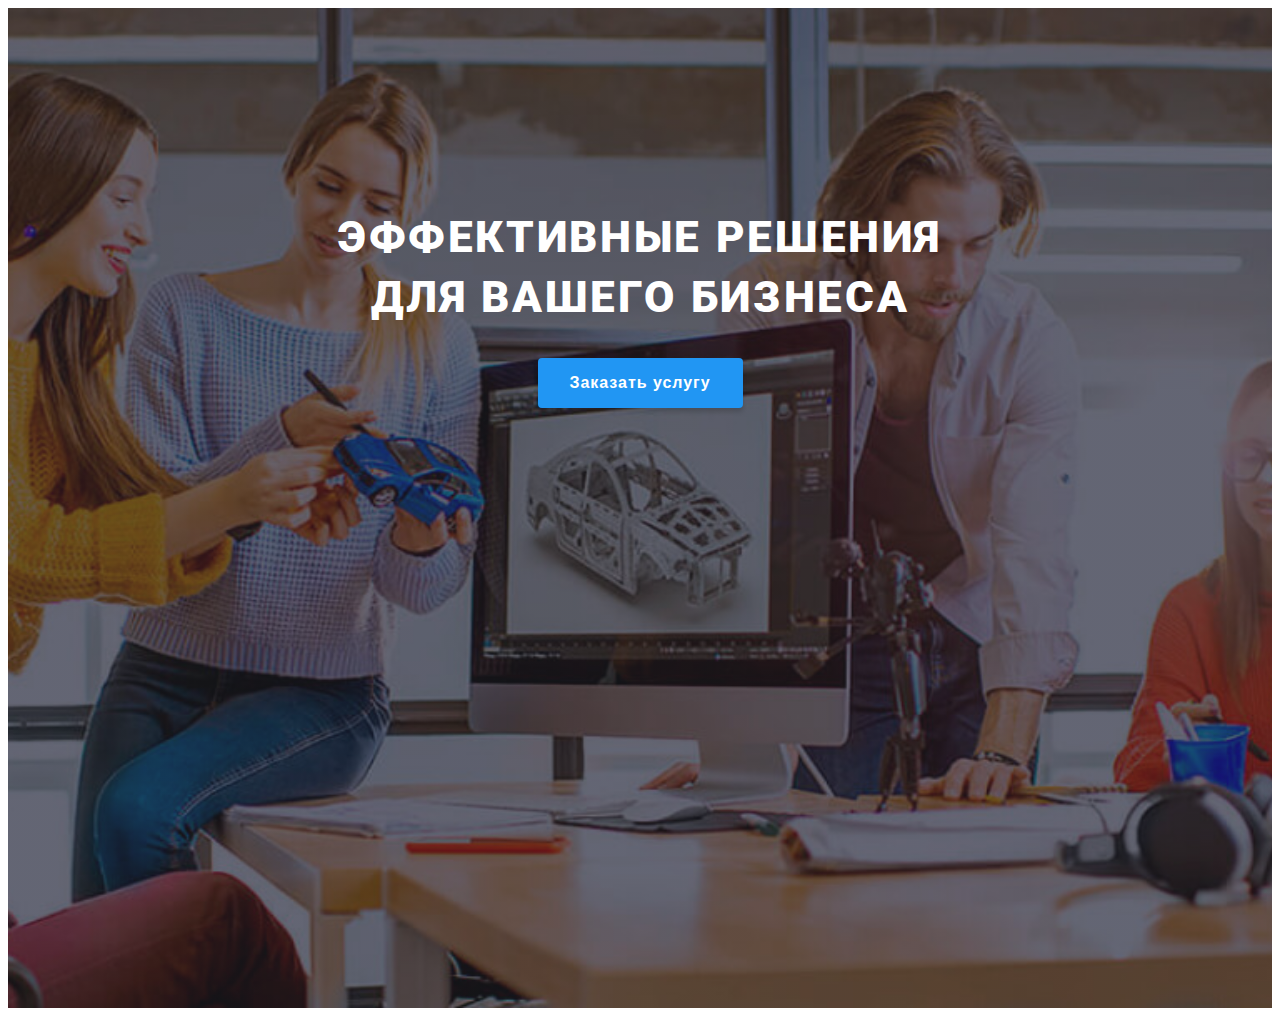
==== commit 0a6bba4c: "адаптированы все секции" ====
--- a/index.html
+++ b/index.html
@@ -17,7 +17,7 @@
 </head>
 
 <body>
-  <!--Header-->
+  <!-- Header-->
   <!-- <header>
     <div class="container page-header">
       <a class="logo" href="./index.html"><span class="logo__color">Web</span>Studio</a>
@@ -32,16 +32,49 @@
       <ul class="contacts">
         <li class="contacts__item">
           <a class="contacts__link" href="mailto:info@devstudio.com">
-          <svg class="contacts__icon-mail" width="16" height="12">
+          <svg class="contacts__icon-mail">
             <use href="./img/sprite.svg#icon-mail"></use>
           </svg>info@devstudio.com</a></li>
         <li class="contacts__item">
           <a class="contacts__link" href="tel:+380961111111">
-          <svg class="contacts__icon-phone" width="10" height="12">
+          <svg class="contacts__icon-phone">
             <use href="./img/sprite.svg#icon-phone"></use>
           </svg>+38 096 111 11 11</a></li>
       </ul>
+      
+      <button type="button" class="burger-btn" data-menu-open>
+        <svg class="burger-btn__icon" width='40' height='40'>
+          <use href="./img/sprite.svg#icon-burger"></use>
+        </svg>
+      </button>
+      <div class="mob-menu" data-menu>
+        <div class="container mob-menu-container">
+        <button type="button" class="mob-menu-close-btn" data-menu-close>
+          <svg class="mob-menu-close-icon" width='40' height='40'>
+            <use href="./img/sprite.svg#icon-mob-close"></use>
+          </svg>
+        </button>
+        <ul class="mob-menu__navigation">
+          <li class="mob-navigation__item"><a class="mob-navigation__link" href="">Студия</a></li>
+          <li class="mob-navigation__item"><a class="mob-navigation__link" href="">Портфолио</a></li>
+          <li class="mob-navigation__item"><a class="mob-navigation__link" href="">Контакты</a></li>
+        </ul>
+        <ul class="mob-menu__contacts">
+          <li class="mob-contacts__item"><a class="mob-contacts__link-phone" href="tel:+380961111111">+38 096 111 11 11</a></li>
+          <li class="mob-contacts__item"><a class="mob-contacts__link-mail" href="mailto:info@devstudio.com">info@devstudio.com</a></li>
+        </ul>
+
+        <ul class="mob-menu__social">
+          <li class="mob-social__item"><a class="mob-social__link" href="">Instagram</a></li>
+          <li class="mob-social__item"><a class="mob-social__link" href="">Twitter</a></li>
+          <li class="mob-social__item"><a class="mob-social__link" href="">Facebook</a></li>
+          <li class="mob-social__item"><a class="mob-social__link" href="">LinkedIn</a></li>
+        </ul>
+        </div>
+      </div>
     </div>
+
+    
   </header> -->
 
   
@@ -49,16 +82,16 @@
   <main>
 
     
-    <!--Hero-->
-    <!-- <section class="hero">
+    <!-- Hero-->
+    <section class="hero">
       <div class="container">
       <h1 class="title">Эффективные решения для вашего бизнеса</h1>
       <button class="modal-btn" data-modal-open type="button"><span class="button-name">Заказать услугу</span></button>
       </div>
-    </section> -->
+    </section>
     
     <!--Наши преимущества-->
-    <section class="benefits">
+    <!-- <section class="benefits">
       <div class="container">
       <h2 class="visually-hidden">Наши преимущества</h2>
       <ul class="benefits-list">
@@ -104,10 +137,10 @@
 
       </div>
     
-    </section>
+    </section> -->
     
     <!--Чем мы занимаемся-->
-    <section class="work">
+    <!-- <section class="work">
       <div class="container">
       <h2 class="sections-title">Чем мы занимаемся</h2>
       <ul class="work-list">
@@ -132,10 +165,10 @@
     
       </ul>
       </div>
-    </section>
+    </section> -->
     
     <!--Наша команда-->
-    <section class="our-team">
+    <!-- <section class="our-team">
       <div class="container">
       <h2 class="sections-title">Наша команда</h2>
       <ul class="our-team__list">
@@ -286,10 +319,10 @@
     
       </ul>
       </div>
-    </section>
+    </section> -->
 
     <!--Постоянные клиенты-->
-    <section class="our-clients">
+    <!-- <section class="our-clients">
       <div class="container">
         <h2 class="sections-title">Постоянные клиенты</h2>
         <ul class="our-clients-list">
@@ -332,12 +365,12 @@
       
         </ul>
       </div>
-    </section>
+    </section> -->
 
   </main>
 
     <!--Footer-->
-  <footer>
+  <!-- <footer>
     <div class="container footer">
       <div class="footer-info">
         <a class="logo logo-footer" href="./index.html"><span class="logo__color">Web</span>Studio</a>
@@ -399,7 +432,7 @@
     </div>
 
 
-  </footer>
+  </footer> -->
 
   
   <!--Modal window-->
@@ -464,6 +497,7 @@
     </form>
   </div>
   </div> -->
+  <!-- <script src="./js/menu.js"></script> -->
 <!-- <script src="./js/modal.js"></script> -->
 </body>
 
--- a/css/main.min.css
+++ b/css/main.min.css
@@ -1,2 +1,2 @@
-:root{--primary-text-color: #212121;--secondary-text-color: #757575;--accent-text-color: #2196f3;--white-text-color: #ffffff;--cards-shadow-color: #eeeeee;--primeary-text-family: 'Roboto', sans-serif}.visually-hidden{position:absolute;width:1px;height:1px;margin:-1px;border:0;padding:0;white-space:nowrap;clip-path:inset(100%);clip:rect(0 0 0 0);overflow:hidden}h1,h2,h3,h4,h5,h6,p{margin:0;padding:0}img{display:block}body{font-family:var(--primeary-text-family);color:var(--primary-text-color)}ul,ol{list-style:none;padding:0;margin:0}.container{padding-left:15px;padding-right:15px}@media screen and (min-width: 480px){.container{width:480px;margin:0 auto}}@media screen and (min-width: 768px){.container{width:768px}}@media screen and (min-width: 1200px){.container{width:1200px}}.sections-title{font-style:normal;font-weight:700;font-size:36px;line-height:1.16;text-align:center;letter-spacing:0.03em;margin-bottom:50px}.backdrop{position:fixed;top:0;left:0;width:100vw;height:100vh;background-color:rgba(0,0,0,0.2);opacity:1;visibility:visible;pointer-events:auto;transform:translateX(0%);transition:opacity 250ms linear, visibility 500ms linear, transform 500ms linear}.backdrop.is-hidden{opacity:0;visibility:hidden;pointer-events:none;transform:translateX(-100%);transition:opacity 250ms linear, visibility 500ms linear, transform 500ms linear}.modal-window{position:absolute;width:528px;height:581px;background-color:var(--white-text-color);top:50%;left:50%;transform:translate(-50%, -50%);box-shadow:0px 1px 3px rgba(0,0,0,0.12),0px 1px 1px rgba(0,0,0,0.14),0px 2px 1px rgba(0,0,0,0.2);border-radius:4px}.closed-button{position:absolute;display:flex;justify-content:center;align-items:center;background-color:transparent;top:8px;right:8px;width:30px;height:30px;padding:6px;border:1px solid rgba(0,0,0,0.1);border-radius:50%;cursor:pointer}.closed-btn-icon{width:11px;height:11px}.closed-button:hover .closed-btn-icon{fill:var(--accent-text-color)}.modal-form{display:flex;flex-direction:column;padding:40px}.modal-form-title{margin-bottom:12px;font-weight:700;font-size:20px;line-height:1.15;text-align:center;letter-spacing:0.03em}.form-input-title{margin-bottom:4px;font-weight:400;font-size:12px;line-height:1.16;letter-spacing:0.01em;color:var(--secondary-text-color)}.form-input-area{width:100%;height:40px;border:1px solid rgba(33,33,33,0.2);border-radius:4px;padding-left:42px}.form-input-area:focus{border:1px solid var(--accent-text-color);outline:none}.form-input-comment-area{width:100%;height:120px;resize:none;border:1px solid rgba(33,33,33,0.2);border-radius:4px;margin-bottom:20px}.form-input-comment-area:focus{border:1px solid var(--accent-text-color);outline:none}.form-input-comment-area::placeholder{font-weight:400;font-size:12px;line-height:1.17px;letter-spacing:0.01em;color:rgba(117,117,117,0.5);padding-top:12px;padding-left:16px}.icon-thumb{position:relative}.form-thumb{margin-bottom:10px}.form-icon{position:absolute;width:18px;height:18px;top:50%;left:12px;transform:translateY(-50%)}.form-input-area:focus+.form-icon{fill:var(--accent-text-color)}.checkbox-text{font-weight:400;font-size:14px;line-height:1.71;letter-spacing:0.03em;color:var(--secondary-text-color)}.policy-link{color:var(--accent-text-color)}.checkbox-item{display:flex;align-items:center}.checkbox-thumb{display:flex;justify-content:center}.checkbox-icon-thumb{position:relative;width:16px;height:15px;margin-right:7px;border-radius:2px;border:2px solid #000000;box-shadow:0px 4px 4px rgba(0,0,0,0.25)}.form-chekbox:checked+.checkbox-icon-thumb{background-color:var(--accent-text-color);border:1px solid var(--accent-text-color);box-shadow:none}.form-chekbox:focus+.checkbox-icon-thumb{border:2px solid var(--accent-text-color)}.checkbox-icon{position:absolute;top:50%;left:50%;transform:translate(-50%, -50%)}.form-button{align-self:center;border:0;margin:0;padding:10px 55px;background-color:var(--accent-text-color);min-width:200px;min-height:50px;border-radius:4px;box-shadow:0px 4px 4px rgba(0,0,0,0.15);cursor:pointer;margin-top:30px}.btn-text{font-weight:700;font-size:16px;line-height:1.87;text-align:center;letter-spacing:0.06em;color:var(--white-text-color)}.modal-btn{border:0;margin:0;padding:10px 32px;background-color:var(--accent-text-color);min-width:200px;min-height:50px;border-radius:4px;box-shadow:0px 4px 4px rgba(0,0,0,0.15);cursor:pointer;font-weight:700;font-size:16px;line-height:1.87;letter-spacing:0.06em;color:var(--white-text-color)}.social-links__link{display:flex;width:44px;height:44px;border-radius:50%;background-color:transparent;justify-content:center;align-items:center;transition:background-color 250ms cubic-bezier(0.4, 0, 0.2, 1)}.social-links__link:hover{background-color:var(--accent-text-color)}.social-links__items:not(:last-child){margin-right:10px}.social-links{display:flex;justify-content:center;margin-top:16px}.social-links__icon{width:20px;height:20px;fill:#afb1b8;transition:fill 250ms cubic-bezier(0.4, 0, 0.2, 1)}.social-links__link:hover .social-links__icon{fill:var(--white-text-color)}.logo{font-family:Raleway;font-style:normal;font-weight:700;font-size:26px;line-height:1.19;letter-spacing:0.03em;color:#000000;text-decoration:none}.logo__color{color:var(--accent-text-color)}header{border-bottom:1px solid var(--cards-shadow-color)}.page-header{display:flex;align-items:center}.navigation{display:flex;margin-left:93px}.navigation__link{position:relative;color:var(--primary-text-color);font-style:normal;font-weight:500;font-size:14px;line-height:1.14;letter-spacing:0.02em;text-decoration:none;display:block;padding-top:32px;padding-bottom:32px;transition:color 250ms cubic-bezier(0.4, 0, 0.2, 1)}.navigation__link:hover{color:var(--accent-text-color)}.navigation__link:focus{color:var(--accent-text-color)}.navigation__link .active{color:var(--accent-text-color)}.navigation__items:not(:last-child){margin-right:50px}.navigation__link_active{color:var(--accent-text-color)}.navigation__link_active::after{position:absolute;content:'';display:block;width:100%;height:4px;background-color:var(--accent-text-color);border-radius:2px;bottom:0;left:0}.contacts{display:flex;margin-left:auto}.contacts__link{display:flex;align-items:center;color:var(--secondary-text-color);font-style:normal;font-weight:500;font-size:14px;line-height:1.14;letter-spacing:0.02em;text-decoration:none;padding-top:32px;padding-bottom:32px;transition:color 250ms cubic-bezier(0.4, 0, 0.2, 1)}.contacts__link:hover,.contacts__link:focus{color:var(--accent-text-color)}.contacts__item:not(:last-child){margin-right:50px}.contacts__item:focus{color:var(--accent-text-color)}.contacts__icon-mail{fill:currentColor;margin-right:10px;transition:fill 250ms cubic-bezier(0.4, 0, 0.2, 1)}.contacts__icon-mail:hover{fill:var(--accent-text-color)}.contacts__icon-mail:focus{fill:var(--accent-text-color)}.contacts__icon-phone{fill:currentColor;margin-right:10px;transition:fill 250ms cubic-bezier(0.4, 0, 0.2, 1)}.contacts__icon-phone:hover{fill:var(--accent-text-color)}.contacts__icon-phone:focus{fill:var(--accent-text-color)}.hero{background-image:linear-gradient(rgba(47,48,58,0.4), rgba(47,48,58,0.4)),url("../img/hero/hero-bg.jpg");background-color:#c4c4c4;max-width:1600px;min-height:600px;margin-left:auto;margin-right:auto;background-repeat:no-repeat;background-position:center;background-size:cover;text-align:center;padding-top:200px;padding-bottom:200px}.hero .title{font-style:normal;font-weight:900;font-size:44px;line-height:1.36;text-align:center;letter-spacing:0.06em;color:var(--white-text-color);max-width:696px;margin-right:auto;margin-left:auto;margin-bottom:30px}.benefits .title{font-style:normal;font-weight:700;font-size:14px;line-height:1.14;letter-spacing:0.03em;text-transform:uppercase;margin-bottom:10px}.benefits .text{color:var(--secondary-text-color);font-size:14px;line-height:1.71;letter-spacing:0.03em}.benefits-icon-thumb{display:flex;justify-content:center;align-items:center;background-color:#f5f4fa;min-height:120px;margin-bottom:30px}.benefits-item:not(:last-child){margin-bottom:30px}@media screen and (max-width: 1199px){.benefits{padding-top:60px;padding-bottom:60px}}@media screen and (max-width: 767px){.benefits .title{text-align:center}}@media screen and (min-width: 768px){.benefits-list{display:flex;flex-wrap:wrap;margin-top:-30px;margin-left:-30px}.benefits-item{width:calc((100% - 60px) / 2);margin-top:30px;margin-left:30px}}@media screen and (min-width: 1200px){.benefits{padding-top:94px;padding-bottom:94px}.benefits-item{width:calc((100% - 120px) / 4)}}@media screen and (max-width: 1199px){.work{display:none}}@media screen and (min-width: 1200px){.work{display:block;padding-bottom:94px}.work-list{display:flex;flex-wrap:wrap;margin-top:-30px;margin-left:-30px}.work-list-item{margin-top:30px;margin-left:30px;width:calc((100% - 90px) / 3)}.work-items-thumb{position:relative}.work-items-desc{position:absolute;left:0;bottom:0;display:flex;justify-content:center;align-items:center;font-weight:700;font-size:14px;line-height:1.14;letter-spacing:0.03em;text-transform:uppercase;color:var(--white-text-color);min-height:70px;width:100%;background-color:rgba(47,48,58,0.8)}}.our-team{padding-top:60px;padding-bottom:60px;background-color:#f5f4fa}.our-team .our-team__person-title{font-weight:500;font-size:16px;line-height:1.19;text-align:center;margin-bottom:10px}.our-team .our-team__person-text{color:var(--secondary-text-color);font-size:16px;line-height:1.19;letter-spacing:0.03em;text-align:center}.our-team__desc{padding-top:30px;padding-bottom:30px}@media screen and (min-width: 768px){.our-team__list{display:flex;flex-wrap:wrap;margin-top:-30px;margin-left:-30px}.our-team__item{margin-top:30px;margin-left:30px;width:calc((100% - 60px) / 2);background-color:var(--white-text-color);box-shadow:0px 1px 3px rgba(0,0,0,0.12),0px 1px 1px rgba(0,0,0,0.14),0px 2px 1px rgba(0,0,0,0.2);border-radius:0px 0px 4px 4px}}@media screen and (min-width: 1200px){.our-team__item{width:calc((100% - 120px) / 4)}}.our-clients{padding-top:60px;padding-bottom:60px}.our-clients-links{display:flex;width:100%;height:92px;justify-content:center;align-items:center;background-color:transparent;border:1px solid #afb1b8;border-radius:4px;transition:border 250ms cubic-bezier(0.4, 0, 0.2, 1)}.our-clients-links:hover{border:1px solid var(--accent-text-color)}.our-clients-icon{fill:#afb1b8;width:106px;height:60px;transition:fill 250ms cubic-bezier(0.4, 0, 0.2, 1)}.our-clients-links:hover .our-clients-icon{fill:var(--accent-text-color)}.our-clients-list{display:flex;flex-wrap:wrap;justify-content:center;margin-right:-30px;margin-top:-30px}.our-clients-list-item{margin-right:30px;margin-top:30px;width:calc((100% - 60px) / 2)}@media screen and (min-width: 768px){.our-clients-list-item{width:calc((100% - 90px) / 3)}}@media screen and (min-width: 1200px){.our-clients{padding-top:94px;padding-bottom:94px}.our-clients-list-item{width:calc((100% - 180px) / 6)}}footer{background-color:#2f303a;padding-top:60px;padding-bottom:60px}footer .logo-footer{color:var(--white-text-color);display:block;text-align:center}footer .footer-address{color:var(--white-text-color);font-style:normal;font-weight:400;font-size:14px;line-height:1.71;letter-spacing:0.03em;margin-bottom:9px;text-align:center}footer .footer-contacts{color:rgba(255,255,255,0.6);font-style:normal;font-weight:400;font-size:14px;line-height:1.71;letter-spacing:0.03em;text-decoration:none;transition:color 250ms cubic-bezier(0.4, 0, 0.2, 1)}footer .footer-contacts:hover{color:var(--accent-text-color)}footer .footer-contacts:focus{color:var(--accent-text-color)}address{margin-top:20px}.footer-address-list{text-align:center}.footer-address-list li:first-child{margin-bottom:9px}.footer-info{max-width:231px;margin:0 auto;margin-bottom:60px}.connection{margin-bottom:60px}.connection-title{font-weight:700;font-size:14px;line-height:1.14;letter-spacing:0.03em;text-transform:uppercase;color:#ffffff;text-align:center}.footer-icon{width:20px;height:20px;fill:var(--white-text-color)}.social-links.footer-list{justify-content:center;margin-top:20px}.footer-links{background-color:rgba(255,255,255,0.1)}.subscribe-title{font-weight:700;font-size:14px;line-height:1.14;letter-spacing:0.03em;text-transform:uppercase;color:var(--white-text-color);margin-bottom:20px;text-align:center}.mail-form{text-align:center}.mail-form-input{width:100%;height:50px;background-color:transparent;border:1px solid rgba(255,255,255,0.3);filter:drop-shadow(0px 4px 4px rgba(0,0,0,0.15));border-radius:4px;padding-left:16px;color:var(--white-text-color);margin-bottom:20px}.subscribe-form-batton{position:relative;display:flex;margin:0 auto;align-items:center;padding-left:29px}.subscribe-icon{position:absolute;top:50%;right:28px;transform:translateY(-50%)}@media screen and (min-width: 768px){.footer{display:flex;flex-wrap:wrap;justify-content:center;align-items:baseline}.footer-info{margin:0 165px 0 0}.subscribe{margin-top:60px}.mail-form-input{width:450px}}@media screen and (min-width: 1200px){.mail-form-input{width:358px;margin:0 12px 0 0}.mail-form{display:flex}.footer-info{margin:0 70px 0 0}.subscribe{margin:0 0 0 93px}.logo.logo-footer,.footer-address-list,.subscribe-title,.connection-title{text-align:start}}.our-projects{padding-top:60px;padding-bottom:60px}.filter-portfolio{display:flex;flex-wrap:wrap;justify-content:flex-start;margin-bottom:40px;margin-top:-15px;margin-right:-15px}.filter-portfolio-item{margin-top:15px;margin-right:15px}.filter-portfolio-item:not(:last-child){margin-right:8px}.filter-portfolio-btn{margin:0;border:0;padding-top:6px;padding-bottom:6px;padding-right:22px;padding-left:22px;font-family:Roboto;font-weight:500;font-size:16px;line-height:1.62;letter-spacing:0.03em;border-radius:4px;background:#f5f4fa;transition:background-color 250ms cubic-bezier(0.4, 0, 0.2, 1),color 250ms cubic-bezier(0.4, 0, 0.2, 1),box-shadow 250ms cubic-bezier(0.4, 0, 0.2, 1)}.filter-portfolio-btn:hover{background-color:var(--accent-text-color);color:var(--white-text-color);box-shadow:0px 3px 1px rgba(0,0,0,0.1),0px 1px 2px rgba(0,0,0,0.08),0px 2px 2px rgba(0,0,0,0.12);cursor:pointer}.filter-portfolio-btn:focus{background-color:var(--accent-text-color);color:var(--white-text-color);box-shadow:0px 3px 1px rgba(0,0,0,0.1),0px 1px 2px rgba(0,0,0,0.08),0px 2px 2px rgba(0,0,0,0.12);border-radius:4px}.projects-list-item:not(:last-child){margin-bottom:30px}.projects-list-desc{padding-top:20px;padding-left:24px;padding-bottom:20px;padding-right:24px;border:1px solid var(--cards-shadow-color);border-top:0}.projects-list-title{color:var(--primary-text-color);font-style:normal;font-weight:700;font-size:18px;line-height:2;letter-spacing:0.06em;margin-bottom:4px}.projects-list-text{color:var(--secondary-text-color);font-size:16px;line-height:1.87;letter-spacing:0.03em}.projects-list-overlay{position:absolute;top:0;left:0;font-weight:400;font-size:18px;line-height:1.56;letter-spacing:0.03em;color:var(--white-text-color);background-color:rgba(33,150,243,0.9);padding:63px 24px;overflow:auto;transform:translateY(100%);transition:transform 250ms linear}.projects-link:hover .projects-list-overlay{transform:translateY(0%);transition:transform 250ms linear}.projects-link-thumb{position:relative;overflow:hidden}.projects-link{display:block;text-decoration:none;transition:box-shadow 250ms cubic-bezier(0.4, 0, 0.2, 1)}.projects-link:hover{box-shadow:0px 1px 1px rgba(0,0,0,0.12),0px 4px 4px rgba(0,0,0,0.06),1px 4px 6px rgba(0,0,0,0.16)}.projects-link:focus{box-shadow:0px 1px 1px rgba(0,0,0,0.12),0px 4px 4px rgba(0,0,0,0.06),1px 4px 6px rgba(0,0,0,0.16)}@media screen and (min-width: 768px){.filter-portfolio{justify-content:center;margin-bottom:40px}.projects-list{display:flex;flex-wrap:wrap;margin-top:-30px;margin-left:-30px}.projects-list-item{margin-top:30px;margin-left:30px;width:calc((100% - 60px) / 2);background-color:var(--white-text-color)}}@media screen and (min-width: 1200px){.filter-portfolio{margin-bottom:50px}.our-projects{padding-top:94px;padding-bottom:94px}.projects-list-item{width:calc((100% - 90px) / 3)}}
+:root{--primary-text-color: #212121;--secondary-text-color: #757575;--accent-text-color: #2196f3;--white-text-color: #ffffff;--cards-shadow-color: #eeeeee;--primeary-text-family: 'Roboto', sans-serif}.visually-hidden{position:absolute;width:1px;height:1px;margin:-1px;border:0;padding:0;white-space:nowrap;clip-path:inset(100%);clip:rect(0 0 0 0);overflow:hidden}h1,h2,h3,h4,h5,h6,p{margin:0;padding:0}img{display:block}body{font-family:var(--primeary-text-family);color:var(--primary-text-color)}ul,ol{list-style:none;padding:0;margin:0}a{text-decoration:none}.container{padding-left:15px;padding-right:15px;margin:0 auto}@media screen and (min-width: 480px){.container{width:480px}}@media screen and (min-width: 768px){.container{width:768px}}@media screen and (min-width: 1200px){.container{width:1200px}}.sections-title{font-weight:700;font-size:36px;line-height:1.16;text-align:center;letter-spacing:0.03em;margin-bottom:50px}.backdrop{position:fixed;top:0;left:0;width:100vw;height:100vh;background-color:rgba(0,0,0,0.2);opacity:1;visibility:visible;pointer-events:auto;transform:translateX(0%);transition:opacity 250ms linear, visibility 500ms linear, transform 500ms linear}.backdrop.is-hidden{opacity:0;visibility:hidden;pointer-events:none;transform:translateX(-100%);transition:opacity 250ms linear, visibility 500ms linear, transform 500ms linear}.modal-window{position:absolute;width:96vw;max-width:450px;height:96vh;height:609px;background-color:var(--white-text-color);top:50%;left:50%;transform:translate(-50%, -50%);box-shadow:0px 1px 3px rgba(0,0,0,0.12),0px 1px 1px rgba(0,0,0,0.14),0px 2px 1px rgba(0,0,0,0.2);border-radius:4px}.closed-button{position:absolute;display:flex;justify-content:center;align-items:center;background-color:transparent;top:8px;right:8px;width:30px;height:30px;padding:6px;border:1px solid rgba(0,0,0,0.1);border-radius:50%;cursor:pointer}.closed-btn-icon{width:11px;height:11px}.closed-button:hover .closed-btn-icon{fill:var(--accent-text-color)}@media screen and (min-width: 1200px){.modal-window{max-width:528px;max-height:581px}}.modal-form{display:flex;flex-direction:column;padding:40px}.modal-form-title{margin-bottom:12px;font-weight:700;font-size:20px;line-height:1.15;text-align:center;letter-spacing:0.03em}.form-input-title{margin-bottom:4px;font-weight:400;font-size:12px;line-height:1.16;letter-spacing:0.01em;color:var(--secondary-text-color)}.form-input-area{width:100%;height:40px;border:1px solid rgba(33,33,33,0.2);border-radius:4px;padding-left:42px}.form-input-area:focus{border:1px solid var(--accent-text-color);outline:none}.form-input-comment-area{width:100%;height:120px;resize:none;border:1px solid rgba(33,33,33,0.2);border-radius:4px;margin-bottom:20px}.form-input-comment-area:focus{border:1px solid var(--accent-text-color);outline:none}.form-input-comment-area::placeholder{font-weight:400;font-size:12px;line-height:1.17px;letter-spacing:0.01em;color:rgba(117,117,117,0.5);padding-top:12px;padding-left:16px}.icon-thumb{position:relative}.form-thumb{margin-bottom:10px}.form-icon{position:absolute;width:18px;height:18px;top:50%;left:12px;transform:translateY(-50%)}.form-input-area:focus+.form-icon{fill:var(--accent-text-color)}.checkbox-text{font-weight:400;font-size:12px;line-height:1.71;letter-spacing:0.03em;color:var(--secondary-text-color)}.policy-link{color:var(--accent-text-color)}.checkbox-item{display:flex;align-items:center}.checkbox-thumb{display:flex;justify-content:center}.checkbox-icon-thumb{position:relative;width:16px;height:15px;margin-right:7px;border-radius:2px;border:2px solid #000000;box-shadow:0px 4px 4px rgba(0,0,0,0.25)}.form-chekbox:checked+.checkbox-icon-thumb{background-color:var(--accent-text-color);border:1px solid var(--accent-text-color);box-shadow:none}.form-chekbox:focus+.checkbox-icon-thumb{border:2px solid var(--accent-text-color)}.checkbox-icon{position:absolute;top:50%;left:50%;transform:translate(-50%, -50%)}.form-button{align-self:center;border:0;margin:0;padding:10px 55px;background-color:var(--accent-text-color);min-width:200px;min-height:50px;border-radius:4px;box-shadow:0px 4px 4px rgba(0,0,0,0.15);cursor:pointer;margin-top:30px}.btn-text{font-weight:700;font-size:16px;line-height:1.87;text-align:center;letter-spacing:0.06em;color:var(--white-text-color)}@media screen and (min-width: 1200px){.checkbox-text{font-size:14px;line-height:1.71}}.modal-btn{border:0;margin:0;padding:10px 32px;background-color:var(--accent-text-color);min-width:200px;min-height:50px;border-radius:4px;box-shadow:0px 4px 4px rgba(0,0,0,0.15);cursor:pointer;font-weight:700;font-size:16px;line-height:1.87;letter-spacing:0.06em;color:var(--white-text-color)}.social-links__link{display:flex;width:44px;height:44px;border-radius:50%;background-color:transparent;justify-content:center;align-items:center;transition:background-color 250ms cubic-bezier(0.4, 0, 0.2, 1)}.social-links__link:hover{background-color:var(--accent-text-color)}.social-links__items:not(:last-child){margin-right:10px}.social-links{display:flex;justify-content:center;margin-top:16px}.social-links__icon{width:20px;height:20px;fill:#afb1b8;transition:fill 250ms cubic-bezier(0.4, 0, 0.2, 1)}.social-links__link:hover .social-links__icon{fill:var(--white-text-color)}.logo{font-family:Raleway;font-style:normal;font-weight:700;font-size:24px;line-height:1.17;letter-spacing:0.03em;color:#000000;text-decoration:none}.logo__color{color:var(--accent-text-color)}@media screen and (min-width: 1200px){.logo{font-size:26px;line-height:1.19}}.page-header{display:flex;align-items:center;justify-content:space-between;padding-top:16px;padding-bottom:16px}@media screen and (max-width: 767px){.navigation{display:none}.contacts{display:none}.burger-btn,.mob-menu-close-btn{background:transparent;border:0;padding:0;line-height:0}.burger-btn:hover,.burger-btn:focus,.mob-menu-close-btn:hover,.mob-menu-close-btn:focus{fill:var(--accent-text-color)}.mob-menu-close-btn{position:absolute;top:18px;right:15px}.mob-menu-container{position:relative;padding-top:48px;padding-bottom:48px;padding-left:40px}.mob-menu{position:fixed;top:0;left:0;background-color:#fff;width:100vw;height:100vh;transform:translateX(100%);transition:500ms linear}.mob-menu.is-open{transform:translateX(0);transition:500ms linear}.mob-menu__social{display:flex}.mob-menu__navigation{margin-bottom:170px}.mob-navigation__item:not(:last-child){margin-bottom:32px}.mob-navigation__link{font-weight:500;font-size:25px;line-height:1.18;letter-spacing:0.02em;color:var(--primary-text-color)}.mob-contacts__link-phone{display:block;font-weight:500;font-size:20px;line-height:1.18;letter-spacing:0.02em;color:var(--accent-text-color);margin-bottom:32px}.mob-contacts__link-mail{display:block;font-weight:500;font-size:17px;line-height:1.17;letter-spacing:0.02em;color:var(--secondary-text-color);margin-bottom:64px}.mob-social__link{font-weight:500;font-size:12px;line-height:1.22px;letter-spacing:0.02em;color:var(--accent-text-color)}.mob-social__item:not(:last-child){margin-right:5px}.mob-social__item:not(:last-child)::after{content:'';margin-left:5px;width:22px;height:0px;left:135px;top:726px;border:1px solid rgba(33,33,33,0.2);transform:rotate(90deg)}}@media screen and (min-width: 768px){.mob-menu{display:none}.burger-btn{display:none}.page-header{padding-top:0;padding-bottom:0}.navigation{display:flex;margin-left:88px}.navigation__link{position:relative;color:var(--primary-text-color);font-style:normal;font-weight:500;font-size:14px;line-height:1.14;letter-spacing:0.02em;text-decoration:none;display:block;padding-top:32px;padding-bottom:32px;transition:color 250ms cubic-bezier(0.4, 0, 0.2, 1)}.navigation__link:hover{color:var(--accent-text-color)}.navigation__link:focus{color:var(--accent-text-color)}.navigation__link .active{color:var(--accent-text-color)}.navigation__items:not(:last-child){margin-right:50px}.navigation__link_active{color:var(--accent-text-color)}.navigation__link_active::after{position:absolute;content:'';display:block;width:100%;height:4px;background-color:var(--accent-text-color);border-radius:2px;bottom:0;left:0}.contacts{margin-left:84px}.contacts__item:not(:last-child){margin-bottom:10px}.contacts__item:focus{color:var(--accent-text-color)}.contacts__link{display:flex;align-items:center;color:var(--secondary-text-color);font-style:normal;font-weight:500;font-size:12px;line-height:1.17;letter-spacing:0.02em;text-decoration:none;transition:color 250ms cubic-bezier(0.4, 0, 0.2, 1)}.contacts__link:hover,.contacts__link:focus{color:var(--accent-text-color)}.contacts__icon-mail{fill:currentColor;width:16px;height:12px;margin-right:8px;transition:fill 250ms cubic-bezier(0.4, 0, 0.2, 1)}.contacts__icon-mail:hover{fill:var(--accent-text-color)}.contacts__icon-mail:focus{fill:var(--accent-text-color)}.contacts__icon-phone{fill:currentColor;width:10px;height:16px;margin-right:8px;transition:fill 250ms cubic-bezier(0.4, 0, 0.2, 1)}.contacts__icon-phone:hover{fill:var(--accent-text-color)}.contacts__icon-phone:focus{fill:var(--accent-text-color)}}@media screen and (min-width: 1200px){header{border-bottom:1px solid var(--cards-shadow-color)}.contacts{display:flex;margin-left:auto}.contacts__item:not(:last-child){margin-bottom:0}.contacts__item:not(:last-child){margin-right:50px}.contacts__link{font-size:14px;line-height:1.14;padding-top:32px;padding-bottom:32px}.navigation{margin-left:93px}}.hero{background-image:linear-gradient(rgba(47,48,58,0.4), rgba(47,48,58,0.4)),url("../img/hero/hero-mobile.jpg");background-color:#c4c4c4;max-width:480px;min-height:400px;margin-left:auto;margin-right:auto;background-repeat:no-repeat;background-position:center;background-size:cover;text-align:center;padding-top:118px;padding-bottom:118px}.hero .title{font-style:normal;font-weight:900;font-size:26px;line-height:1.62;text-transform:uppercase;text-align:center;letter-spacing:0.06em;color:var(--white-text-color);max-width:360px;margin-right:auto;margin-left:auto;margin-bottom:30px}@media screen and (min-device-pixel-ratio: 2) and (max-width: 767px), screen and (min-resolution: 192dpi) and (max-width: 767px), screen and (min-resolution: 2dppx) and (max-width: 767px){.hero{background-image:linear-gradient(rgba(47,48,58,0.4), rgba(47,48,58,0.4)),url("../img/hero/hero-mobile@2x.jpg")}}@media screen and (min-width: 768px){.hero{background-image:linear-gradient(rgba(47,48,58,0.4), rgba(47,48,58,0.4)),url("../img/hero/hero-tablet.jpg");max-width:768px;min-height:400px}}@media screen and (min-device-pixel-ratio: 2) and (min-width: 768px), screen and (min-resolution: 192dpi) and (min-width: 768px), screen and (min-resolution: 2dppx) and (min-width: 768px){.hero{background-image:linear-gradient(rgba(47,48,58,0.4), rgba(47,48,58,0.4)),url("../img/hero/hero-tablet@2x.jpg")}}@media screen and (min-width: 1200px){.hero{background-image:linear-gradient(rgba(47,48,58,0.4), rgba(47,48,58,0.4)),url("../img/hero/hero-desktop.jpg");max-width:1600px;min-height:600px;padding-top:200px;padding-bottom:200px}.hero .title{font-size:44px;line-height:1.36;max-width:696px}}@media screen and (min-device-pixel-ratio: 2) and (min-width: 1200px), screen and (min-resolution: 192dpi) and (min-width: 1200px), screen and (min-resolution: 2dppx) and (min-width: 1200px){.hero{background-image:linear-gradient(rgba(47,48,58,0.4), rgba(47,48,58,0.4)),url("../img/hero/hero-desktop@2x.jpg")}}.benefits .title{font-style:normal;font-weight:700;font-size:14px;line-height:1.14;letter-spacing:0.03em;text-transform:uppercase;margin-bottom:10px}.benefits .text{color:var(--secondary-text-color);font-size:14px;line-height:1.71;letter-spacing:0.03em}.benefits-icon-thumb{display:flex;justify-content:center;align-items:center;background-color:#f5f4fa;min-height:120px;margin-bottom:30px}.benefits-item:not(:last-child){margin-bottom:30px}@media screen and (max-width: 1199px){.benefits{padding-top:60px;padding-bottom:60px}}@media screen and (max-width: 767px){.benefits .title{text-align:center}}@media screen and (min-width: 768px){.benefits-list{display:flex;flex-wrap:wrap;margin-top:-30px;margin-left:-30px}.benefits-item{width:calc((100% - 60px) / 2);margin-top:30px;margin-left:30px}}@media screen and (min-width: 1200px){.benefits{padding-top:94px;padding-bottom:94px}.benefits-item{width:calc((100% - 120px) / 4)}}@media screen and (max-width: 1199px){.work{display:none}}@media screen and (min-width: 1200px){.work{display:block;padding-bottom:94px}.work-list{display:flex;flex-wrap:wrap;margin-top:-30px;margin-left:-30px}.work-list-item{margin-top:30px;margin-left:30px;width:calc((100% - 90px) / 3)}.work-items-thumb{position:relative}.work-items-desc{position:absolute;left:0;bottom:0;display:flex;justify-content:center;align-items:center;font-weight:700;font-size:14px;line-height:1.14;letter-spacing:0.03em;text-transform:uppercase;color:var(--white-text-color);min-height:70px;width:100%;background-color:rgba(47,48,58,0.8)}}.our-team{padding-top:60px;padding-bottom:60px;background-color:#f5f4fa}.our-team .our-team__person-title{font-weight:500;font-size:16px;line-height:1.19;text-align:center;margin-bottom:10px}.our-team .our-team__person-text{color:var(--secondary-text-color);font-size:16px;line-height:1.19;letter-spacing:0.03em;text-align:center}.our-team__desc{padding-top:30px;padding-bottom:30px}.our-team__item{width:100%}@media screen and (min-width: 768px){.our-team__list{display:flex;flex-wrap:wrap;margin-top:-30px;margin-left:-30px}.our-team__item{margin-top:30px;margin-left:30px;width:calc((100% - 60px) / 2);background-color:var(--white-text-color);box-shadow:0px 1px 3px rgba(0,0,0,0.12),0px 1px 1px rgba(0,0,0,0.14),0px 2px 1px rgba(0,0,0,0.2);border-radius:0px 0px 4px 4px}}@media screen and (min-width: 1200px){.our-team__item{width:calc((100% - 120px) / 4)}}.our-clients{padding-top:60px;padding-bottom:60px}.our-clients-links{display:flex;width:100%;height:92px;justify-content:center;align-items:center;background-color:transparent;border:1px solid #afb1b8;border-radius:4px;transition:border 250ms cubic-bezier(0.4, 0, 0.2, 1)}.our-clients-links:hover{border:1px solid var(--accent-text-color)}.our-clients-icon{fill:#afb1b8;width:106px;height:60px;transition:fill 250ms cubic-bezier(0.4, 0, 0.2, 1)}.our-clients-links:hover .our-clients-icon{fill:var(--accent-text-color)}.our-clients-list{display:flex;flex-wrap:wrap;justify-content:center;margin-left:-30px;margin-top:-30px}.our-clients-list-item{margin-left:30px;margin-top:30px;width:calc((100% - 60px) / 2)}@media screen and (min-width: 768px){.our-clients-list-item{width:calc((100% - 90px) / 3)}}@media screen and (min-width: 1200px){.our-clients{padding-top:94px;padding-bottom:94px}.our-clients-list-item{width:calc((100% - 180px) / 6)}}footer{background-color:#2f303a;padding-top:60px;padding-bottom:60px}footer .logo-footer{color:var(--white-text-color);display:block;text-align:center}footer .footer-address{color:var(--white-text-color);font-style:normal;font-weight:400;font-size:14px;line-height:1.71;letter-spacing:0.03em;margin-bottom:9px;text-align:center}footer .footer-contacts{color:rgba(255,255,255,0.6);font-style:normal;font-weight:400;font-size:14px;line-height:1.71;letter-spacing:0.03em;text-decoration:none;transition:color 250ms cubic-bezier(0.4, 0, 0.2, 1)}footer .footer-contacts:hover{color:var(--accent-text-color)}footer .footer-contacts:focus{color:var(--accent-text-color)}address{margin-top:20px}.footer-address-list{text-align:center}.footer-address-list li:first-child{margin-bottom:9px}.footer-info{max-width:231px;margin:0 auto;margin-bottom:60px}.connection{margin-bottom:60px}.connection-title{font-weight:700;font-size:14px;line-height:1.14;letter-spacing:0.03em;text-transform:uppercase;color:#ffffff;text-align:center}.footer-icon{width:20px;height:20px;fill:var(--white-text-color)}.social-links.footer-list{justify-content:center;margin-top:20px}.footer-links{background-color:rgba(255,255,255,0.1)}.subscribe-title{font-weight:700;font-size:14px;line-height:1.14;letter-spacing:0.03em;text-transform:uppercase;color:var(--white-text-color);margin-bottom:20px;text-align:center}.mail-form{text-align:center}.mail-form-input{width:100%;height:50px;background-color:transparent;border:1px solid rgba(255,255,255,0.3);filter:drop-shadow(0px 4px 4px rgba(0,0,0,0.15));border-radius:4px;padding-left:16px;color:var(--white-text-color);margin-bottom:20px}.subscribe-form-batton{position:relative;display:flex;margin:0 auto;align-items:center;padding-left:29px}.subscribe-icon{position:absolute;top:50%;right:28px;transform:translateY(-50%)}@media screen and (min-width: 768px){.footer{display:flex;flex-wrap:wrap;justify-content:center;align-items:baseline}.footer-info{margin:0 165px 0 0}.subscribe{margin-top:60px}.mail-form-input{width:450px}}@media screen and (min-width: 1200px){.mail-form-input{width:358px;margin:0 12px 0 0}.mail-form{display:flex}.footer-info{margin:0 70px 0 0}.subscribe{margin:0 0 0 93px}.logo.logo-footer,.footer-address-list,.subscribe-title,.connection-title{text-align:start}}.our-projects{padding-top:60px;padding-bottom:60px}.filter-portfolio{display:flex;flex-wrap:wrap;justify-content:flex-start;margin-bottom:40px;margin-top:-15px;margin-right:-15px}.filter-portfolio-item{margin-top:15px;margin-right:15px}.filter-portfolio-item:not(:last-child){margin-right:8px}.filter-portfolio-btn{margin:0;border:0;padding-top:6px;padding-bottom:6px;padding-right:22px;padding-left:22px;font-family:Roboto;font-weight:500;font-size:16px;line-height:1.62;letter-spacing:0.03em;border-radius:4px;background:#f5f4fa;transition:background-color 250ms cubic-bezier(0.4, 0, 0.2, 1),color 250ms cubic-bezier(0.4, 0, 0.2, 1),box-shadow 250ms cubic-bezier(0.4, 0, 0.2, 1)}.filter-portfolio-btn:hover{background-color:var(--accent-text-color);color:var(--white-text-color);box-shadow:0px 3px 1px rgba(0,0,0,0.1),0px 1px 2px rgba(0,0,0,0.08),0px 2px 2px rgba(0,0,0,0.12);cursor:pointer}.filter-portfolio-btn:focus{background-color:var(--accent-text-color);color:var(--white-text-color);box-shadow:0px 3px 1px rgba(0,0,0,0.1),0px 1px 2px rgba(0,0,0,0.08),0px 2px 2px rgba(0,0,0,0.12);border-radius:4px}.projects-list-item:not(:last-child){margin-bottom:30px}.projects-list-desc{padding-top:20px;padding-left:24px;padding-bottom:20px;padding-right:24px;border:1px solid var(--cards-shadow-color);border-top:0}.projects-list-title{color:var(--primary-text-color);font-style:normal;font-weight:700;font-size:18px;line-height:2;letter-spacing:0.06em;margin-bottom:4px}.projects-list-text{color:var(--secondary-text-color);font-size:16px;line-height:1.87;letter-spacing:0.03em}.projects-list-overlay{position:absolute;top:0;left:0;font-weight:400;font-size:18px;line-height:1.56;letter-spacing:0.03em;color:var(--white-text-color);background-color:rgba(33,150,243,0.9);padding:63px 24px;overflow:auto;transform:translateY(100%);transition:transform 250ms linear}.projects-link:hover .projects-list-overlay{transform:translateY(0%);transition:transform 250ms linear}.projects-link-thumb{position:relative;overflow:hidden}.projects-link{display:block;text-decoration:none;transition:box-shadow 250ms cubic-bezier(0.4, 0, 0.2, 1)}.projects-link:hover{box-shadow:0px 1px 1px rgba(0,0,0,0.12),0px 4px 4px rgba(0,0,0,0.06),1px 4px 6px rgba(0,0,0,0.16)}.projects-link:focus{box-shadow:0px 1px 1px rgba(0,0,0,0.12),0px 4px 4px rgba(0,0,0,0.06),1px 4px 6px rgba(0,0,0,0.16)}@media screen and (min-width: 768px){.filter-portfolio{justify-content:center;margin-bottom:40px}.projects-list{display:flex;flex-wrap:wrap;margin-top:-30px;margin-left:-30px}.projects-list-item{margin-top:30px;margin-left:30px;width:calc((100% - 60px) / 2);background-color:var(--white-text-color)}}@media screen and (min-width: 1200px){.filter-portfolio{margin-bottom:50px}.our-projects{padding-top:94px;padding-bottom:94px}.projects-list-item{width:calc((100% - 90px) / 3)}}
 /*# sourceMappingURL=main.min.css.map */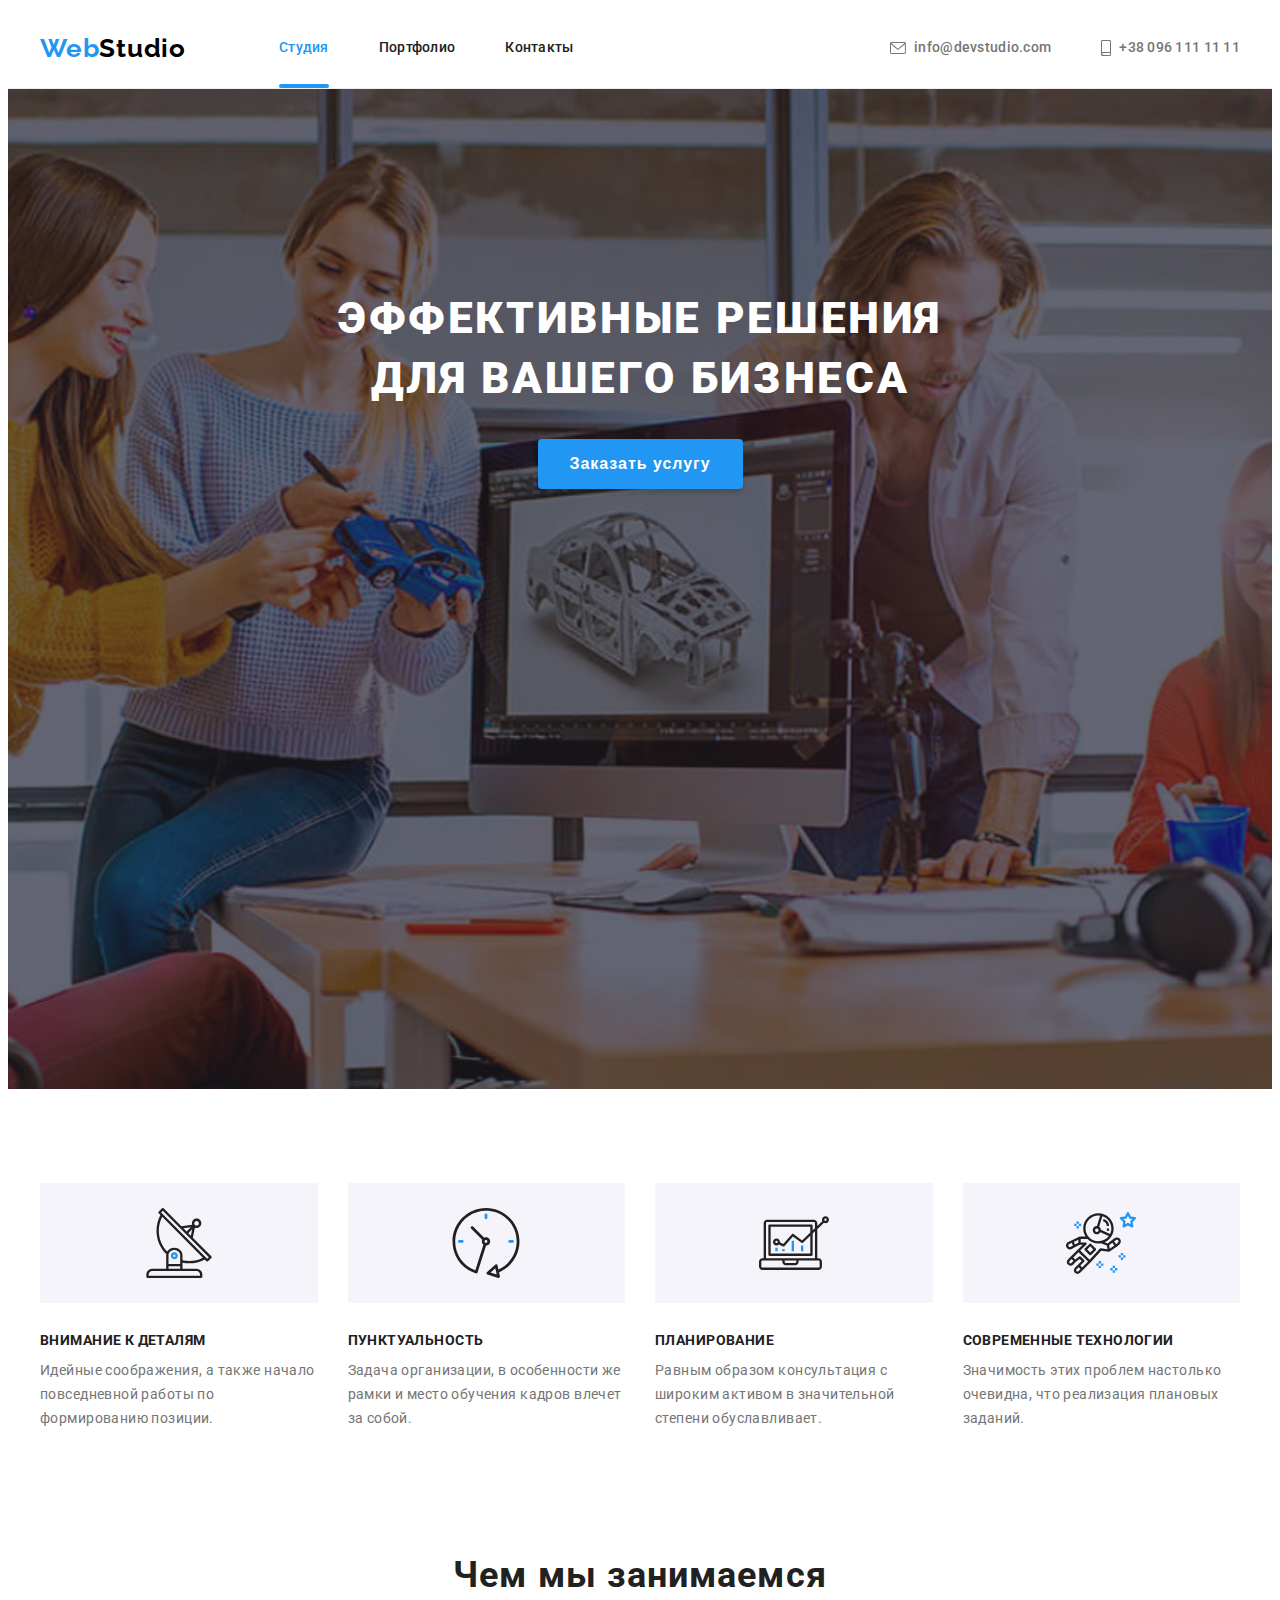
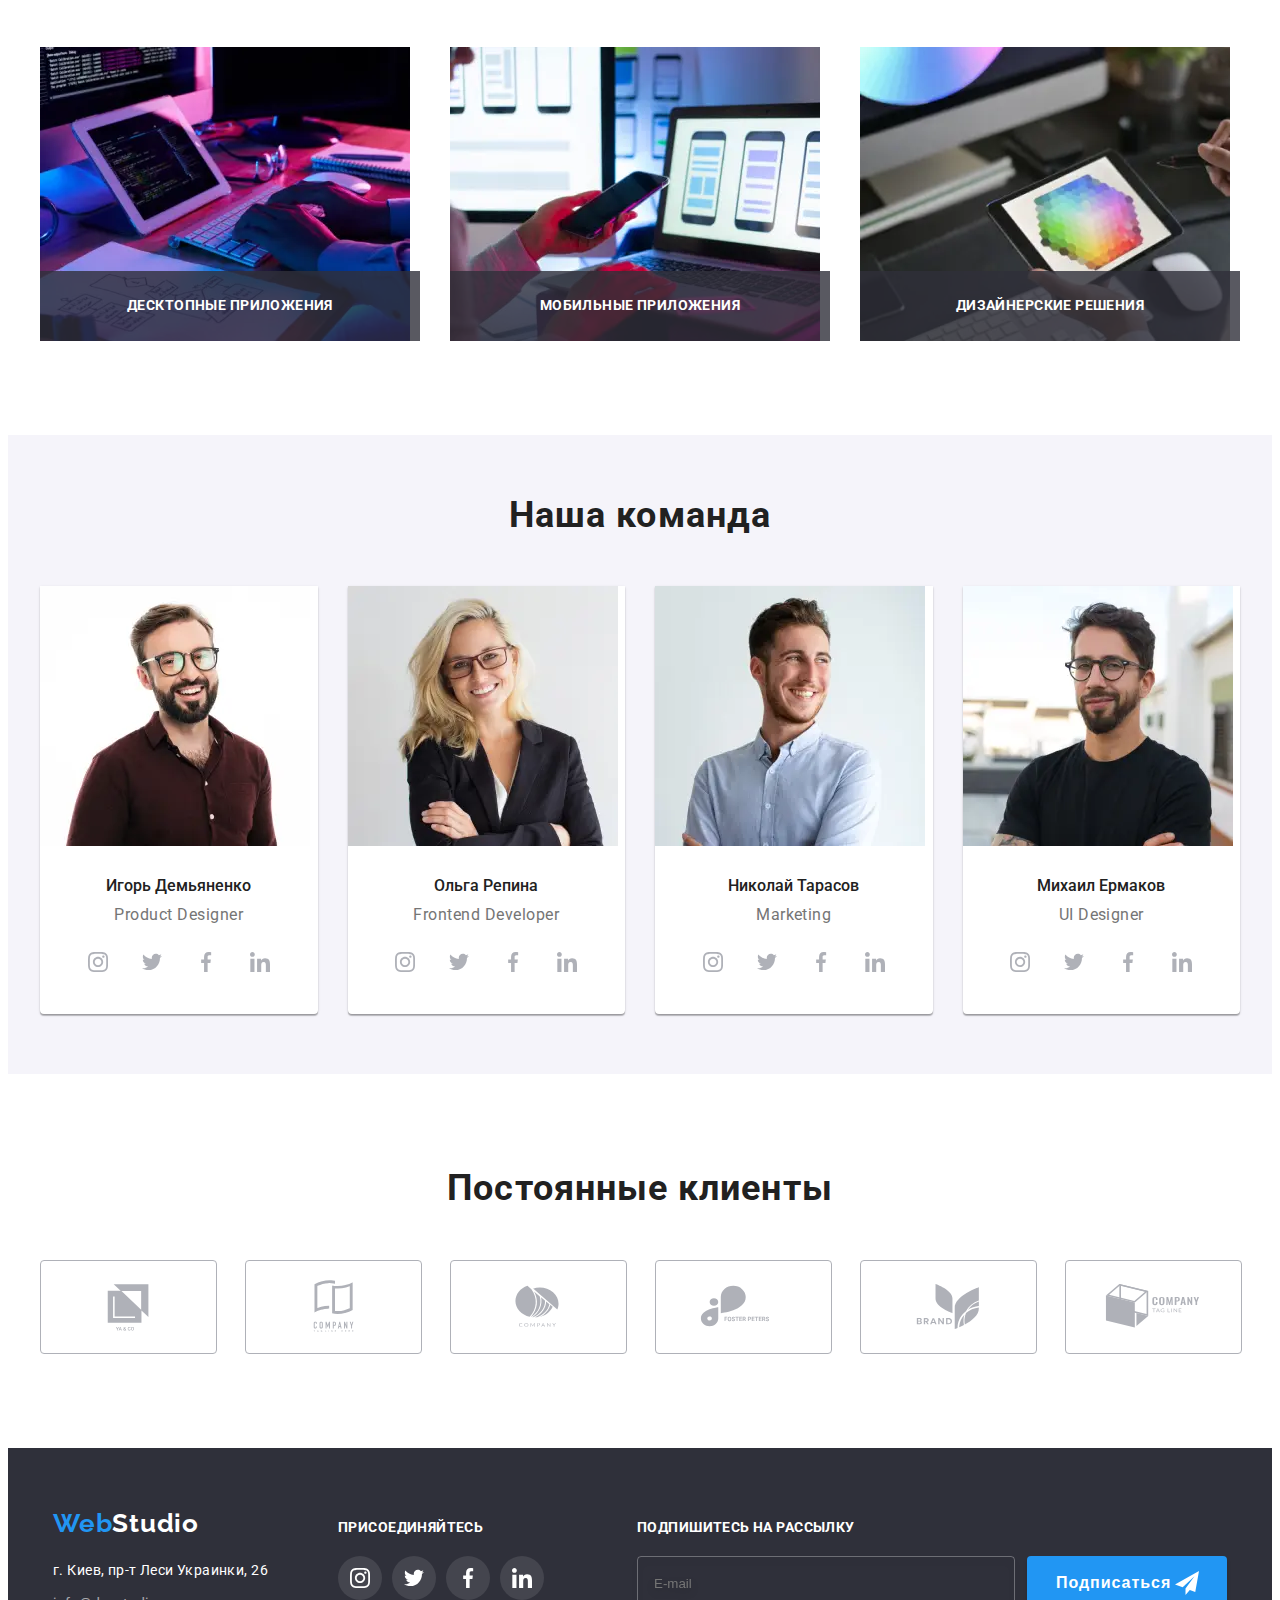
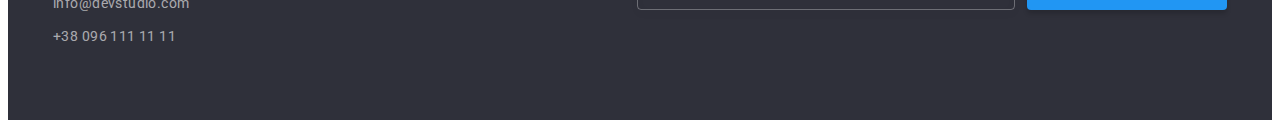
==== commit b9933f53: "добавлены изображения для разной плотности" ====
--- a/index.html
+++ b/index.html
@@ -18,7 +18,7 @@
 
 <body>
   <!-- Header-->
-  <!-- <header>
+  <header>
     <div class="container page-header">
       <a class="logo" href="./index.html"><span class="logo__color">Web</span>Studio</a>
       <nav>
@@ -75,7 +75,7 @@
     </div>
 
     
-  </header> -->
+  </header>
 
   
 
@@ -91,7 +91,7 @@
     </section>
     
     <!--Наши преимущества-->
-    <!-- <section class="benefits">
+    <section class="benefits">
       <div class="container">
       <h2 class="visually-hidden">Наши преимущества</h2>
       <ul class="benefits-list">
@@ -137,49 +137,79 @@
 
       </div>
     
-    </section> -->
+    </section>
     
     <!--Чем мы занимаемся-->
-    <!-- <section class="work">
+    <section class="work">
       <div class="container">
       <h2 class="sections-title">Чем мы занимаемся</h2>
       <ul class="work-list">
         <li class="work-list-item">
           <div class="work-items-thumb">
-            <img src="./img/box1.jpg" width="370" height="294" alt="Чем мы занимаемся 1">
+            <picture>
+            
+              <source srcset="./img/work/img3.webp 1x, ./img/work/img3@2x.webp 2x" media="(min-width: 1200px)"
+                type="image/webp">
+              <source srcset="./img/work/img3.jpg 1x, ./img/work/img3@2x.jpg 2x" media="(min-width: 1200px)">
+            
+              <img src="#" alt="Чем мы занимаемся 1">
+            </picture>
+            
             <p class="work-items-desc">Десктопные приложения</p></div>
           
         </li>
         <li class="work-list-item">
           <div class="work-items-thumb">
-            <img src="./img/box2.jpg" width="370" height="294" alt="Чем мы занимаемся 2">
+            <picture>
+            
+              <source srcset="./img/work/img2.webp 1x, ./img/work/img2@2x.webp 2x" media="(min-width: 1200px)" type="image/webp">
+              <source srcset="./img/work/img2.jpg 1x, ./img/work/img2@2x.jpg 2x" media="(min-width: 1200px)">
+            
+              <img src="#" alt="Чем мы занимаемся 2">
             <p class="work-items-desc">Мобильные приложения</p></div>
           
         </li>
         <li class="work-list-item">
           <div class="work-items-thumb">
-            <img src="./img/box3.jpg" width="370" height="294" alt="Чем мы занимаемся 3"> 
+            <picture>
+            
+              <source srcset="./img/work/img1.webp 1x, ./img/work/img1@2x.webp 2x" media="(min-width: 1200px)" type="image/webp">
+              <source srcset="./img/work/img1.jpg 1x, ./img/work/img1@2x.jpg 2x" media="(min-width: 1200px)">
+            
+              <img src="#" alt="Чем мы занимаемся 3">
+            </picture> 
             <p class="work-items-desc">Дизайнерские решения</p></div>
           
         </li>
     
       </ul>
       </div>
-    </section> -->
+    </section>
     
     <!--Наша команда-->
-    <!-- <section class="our-team">
+    <section class="our-team">
       <div class="container">
       <h2 class="sections-title">Наша команда</h2>
       <ul class="our-team__list">
         <li class="our-team__item">
-          <picture>
-            
-            <source srcset="./img/our-team/person1-desktop.jpg" media="(min-width: 1200px)">
-            <source srcset="./img/our-team/person1-tablet.jpg" media="(min-width: 768px)">
-            <source srcset="./img/our-team/person1-mobile.jpg" media="(max-width: 767px)">
-            
-          <img src="#" alt="Сотрудник1">
+            
+            <picture>
+            
+              <source srcset="./img/team/person1/img-desktop.webp 1x, ./img/team/person1/img-desktop@2x.webp 2x" media="(min-width: 1200px)"
+                type="image/webp">
+              <source srcset="./img/team/person1/img-desktop.jpg 1x, ./img/team/person1/img-desktop@2x.jpg 2x" media="(min-width: 1200px)">
+            
+              <source srcset="./img/team/person1/img-tablet.webp 1x, ./img/team/person1/img-tablet@2x.webp 2x" media="(min-width: 768px)"
+                type="image/webp">
+              <source srcset="../img/team/person1/img-tablet.jpg 1x, ./img/team/person1/img-tablet@2x.jpg 2x" media="(min-width: 768px)">
+            
+              <source srcset="./img/team/person1/img-mobile.webp 1x, ./img/team/person1/img-mobile@2x.webp 2x" media="(max-width: 767px)"
+                type="image/webp">
+              <source srcset="./img/team/person1/img-mobile.jpg 1x, ./img/team/person1/img-mobile@2x.jpg 2x" media="(max-width: 767px)">
+            
+              <img src="#" alt="Сотрудник1">
+            
+          
           </picture>
           <div class="our-team__desc">
           <h3 class="our-team__person-title">Игорь Демьяненко</h3>
@@ -211,9 +241,20 @@
         <li class="our-team__item">
           <picture>
           
-            <source srcset="./img/our-team/person2-desktop.jpg" media="(min-width: 1200px)">
-            <source srcset="./img/our-team/person2-tablet.jpg" media="(min-width: 768px)">
-            <source srcset="./img/our-team/person2-mobile.jpg" media="(max-width: 767px)">
+            <source srcset="./img/team/person2/img-desktop.webp 1x, ./img/team/person2/img-desktop@2x.webp 2x"
+              media="(min-width: 1200px)" type="image/webp">
+            <source srcset="./img/team/person2/img-desktop.jpg 1x, ./img/team/person2/img-desktop@2x.jpg 2x"
+              media="(min-width: 1200px)">
+          
+            <source srcset="./img/team/person2/img-tablet.webp 1x, ./img/team/person2/img-tablet@2x.webp 2x"
+              media="(min-width: 768px)" type="image/webp">
+            <source srcset="../img/team/person2/img-tablet.jpg 1x, ./img/team/person2/img-tablet@2x.jpg 2x"
+              media="(min-width: 768px)">
+          
+            <source srcset="./img/team/person2/img-mobile.webp 1x, ./img/team/person2/img-mobile@2x.webp 2x"
+              media="(max-width: 767px)" type="image/webp">
+            <source srcset="./img/team/person2/img-mobile.jpg 1x, ./img/team/person2/img-mobile@2x.jpg 2x"
+              media="(max-width: 767px)">
           
             <img src="#" alt="Сотрудник2">
           </picture>
@@ -247,11 +288,24 @@
         <li class="our-team__item">
           <picture>
           
-            <source srcset="./img/our-team/person3-desktop.jpg" media="(min-width: 1200px)">
-            <source srcset="./img/our-team/person3-tablet.jpg" media="(min-width: 768px)">
-            <source srcset="./img/our-team/person3-mobile.jpg" media="(max-width: 767px)">
+            <source srcset="./img/team/person3/img-desktop.webp 1x, ./img/team/person3/img-desktop@2x.webp 2x"
+              media="(min-width: 1200px)" type="image/webp">
+            <source srcset="./img/team/person3/img-desktop.jpg 1x, ./img/team/person3/img-desktop@2x.jpg 2x"
+              media="(min-width: 1200px)">
+          
+            <source srcset="./img/team/person3/img-tablet.webp 1x, ./img/team/person3/img-tablet@2x.webp 2x"
+              media="(min-width: 768px)" type="image/webp">
+            <source srcset="../img/team/person3/img-tablet.jpg 1x, ./img/team/person3/img-tablet@2x.jpg 2x"
+              media="(min-width: 768px)">
+          
+            <source srcset="./img/team/person3/img-mobile.webp 1x, ./img/team/person3/img-mobile@2x.webp 2x"
+              media="(max-width: 767px)" type="image/webp">
+            <source srcset="./img/team/person3/img-mobile.jpg 1x, ./img/team/person3/img-mobile@2x.jpg 2x"
+              media="(max-width: 767px)">
           
             <img src="#" alt="Сотрудник3">
+          
+          
           </picture>
           <div class="our-team__desc">
           <h3 class="our-team__person-title">Николай Тарасов</h3>
@@ -283,11 +337,24 @@
         <li class="our-team__item">
           <picture>
           
-            <source srcset="./img/our-team/person4-desktop.jpg" media="(min-width: 1200px)">
-            <source srcset="./img/our-team/person4-tablet.jpg" media="(min-width: 768px)">
-            <source srcset="./img/our-team/person4-mobile.jpg" media="(max-width: 767px)">
+            <source srcset="./img/team/person4/img-desktop.webp 1x, ./img/team/person4/img-desktop@2x.webp 2x"
+              media="(min-width: 1200px)" type="image/webp">
+            <source srcset="./img/team/person4/img-desktop.jpg 1x, ./img/team/person4/img-desktop@2x.jpg 2x"
+              media="(min-width: 1200px)">
+          
+            <source srcset="./img/team/person4/img-tablet.webp 1x, ./img/team/person4/img-tablet@2x.webp 2x"
+              media="(min-width: 768px)" type="image/webp">
+            <source srcset="../img/team/person4/img-tablet.jpg 1x, ./img/team/person4/img-tablet@2x.jpg 2x"
+              media="(min-width: 768px)">
+          
+            <source srcset="./img/team/person4/img-mobile.webp 1x, ./img/team/person4/img-mobile@2x.webp 2x"
+              media="(max-width: 767px)" type="image/webp">
+            <source srcset="./img/team/person4/img-mobile.jpg 1x, ./img/team/person4/img-mobile@2x.jpg 2x"
+              media="(max-width: 767px)">
           
             <img src="#" alt="Сотрудник4">
+          
+          
           </picture>
           <div class="our-team__desc">
           <h3 class="our-team__person-title">Михаил Ермаков</h3>
@@ -319,10 +386,10 @@
     
       </ul>
       </div>
-    </section> -->
+    </section>
 
     <!--Постоянные клиенты-->
-    <!-- <section class="our-clients">
+    <section class="our-clients">
       <div class="container">
         <h2 class="sections-title">Постоянные клиенты</h2>
         <ul class="our-clients-list">
@@ -365,12 +432,12 @@
       
         </ul>
       </div>
-    </section> -->
+    </section>
 
   </main>
 
     <!--Footer-->
-  <!-- <footer>
+  <footer>
     <div class="container footer">
       <div class="footer-info">
         <a class="logo logo-footer" href="./index.html"><span class="logo__color">Web</span>Studio</a>
@@ -432,12 +499,12 @@
     </div>
 
 
-  </footer> -->
+  </footer>
 
   
   <!--Modal window-->
 
-  <!-- <div class="backdrop is-hidden" data-modal>
+  <div class="backdrop is-hidden" data-modal>
   <div class="modal-window">
     <button class="closed-button" data-modal-close type="button">
       <svg class="closed-btn-icon">
@@ -496,9 +563,9 @@
 
     </form>
   </div>
-  </div> -->
-  <!-- <script src="./js/menu.js"></script> -->
-<!-- <script src="./js/modal.js"></script> -->
+  </div>
+  <script src="./js/menu.js"></script>
+<script src="./js/modal.js"></script>
 </body>
 
 </html>